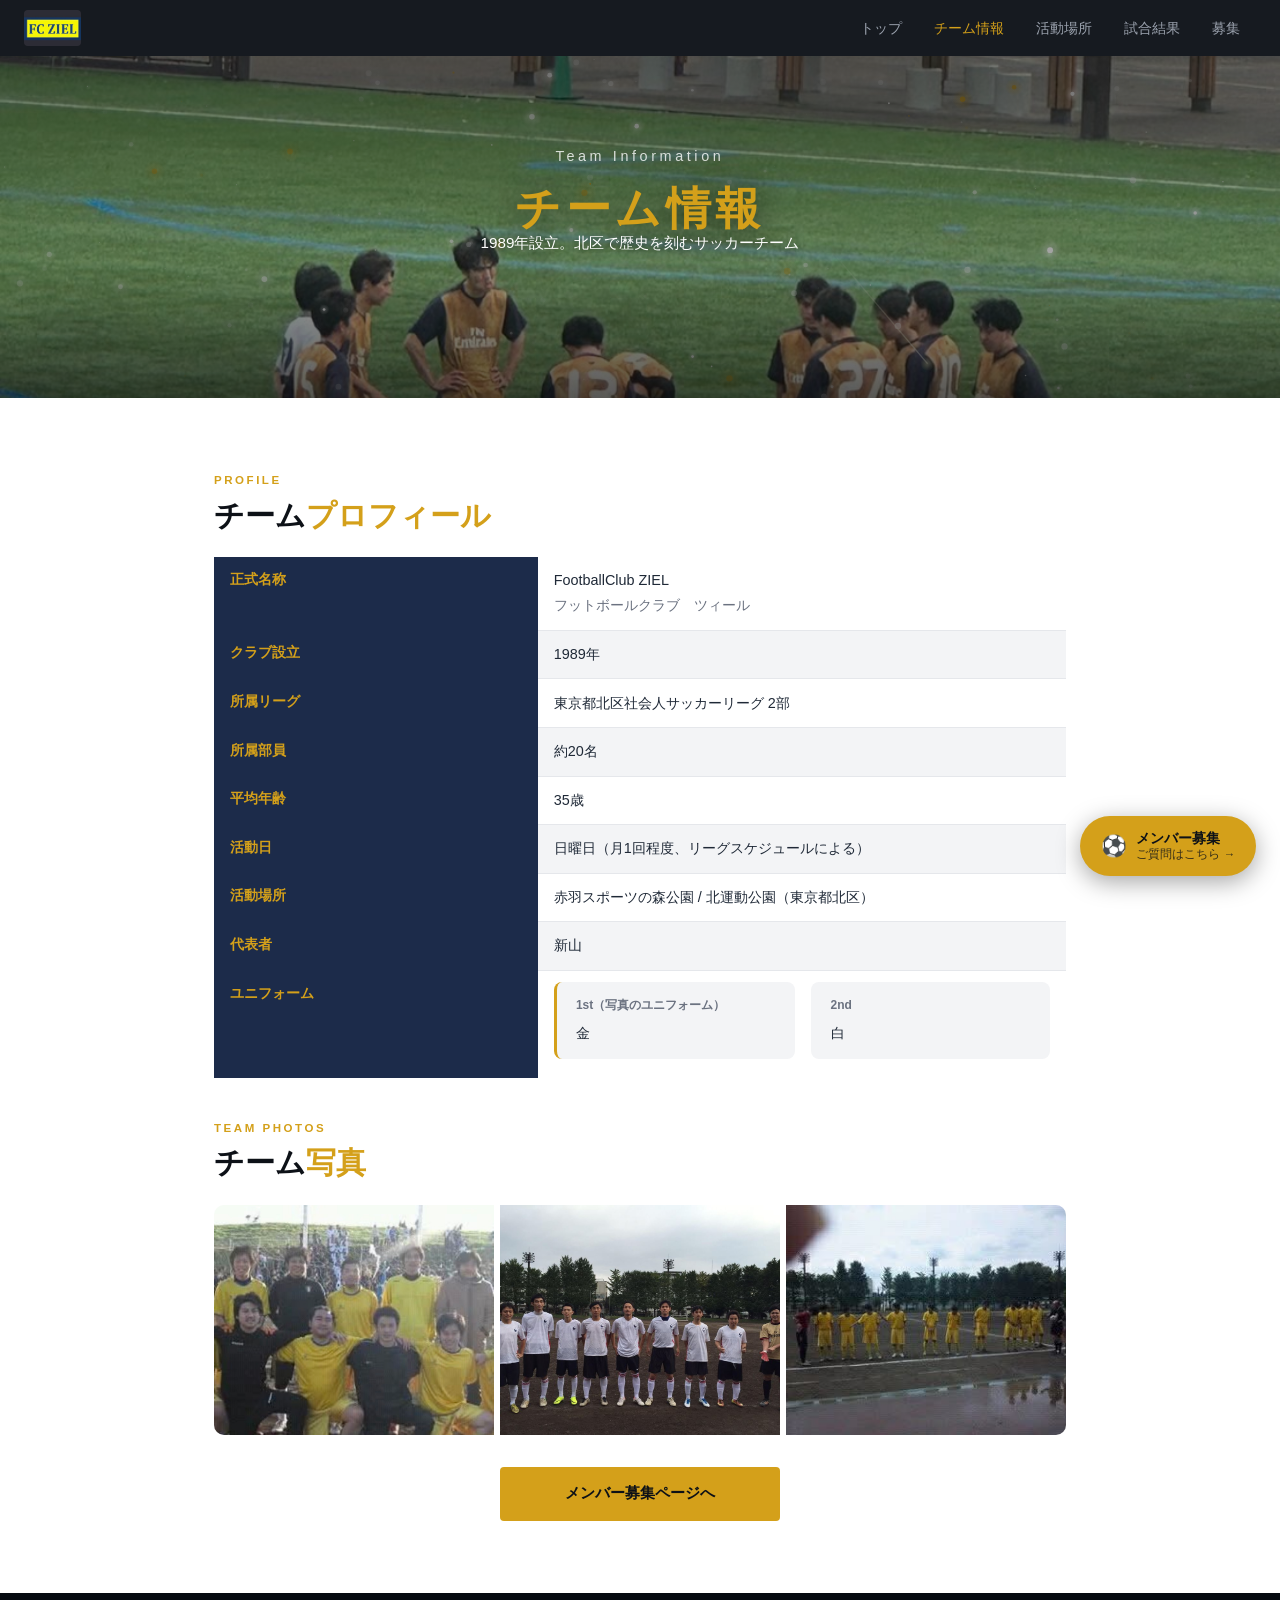
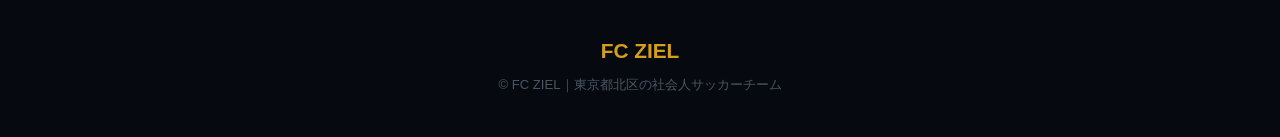
==== about.html @ c2b53391 "Add files via upload" ====
﻿<!DOCTYPE html>
<html lang="ja">
<head>
  <meta charset="UTF-8">
  <meta name="viewport" content="width=device-width, initial-scale=1.0">
  <title>チーム情報｜FC ZIEL（ツィール）東京都北区の社会人サッカーチーム</title>
  <meta name="description" content="FC ZIEL（ツィール）のチーム情報。1989年設立、東京都北区社会人リーグ参加。正式名称・ユニフォーム・チームルール・役割分担など詳細を掲載。">
  <link rel="icon" type="image/svg+xml" href="favicon.svg">
  <link rel="stylesheet" href="style.css">
  <style>
    .info-table { width:100%; border-collapse:collapse; margin-bottom:2rem; }
    .info-table th {
      background: var(--navy); color: var(--gold);
      padding: 0.7rem 1rem; text-align:left; font-size:0.85rem;
      width: 38%; vertical-align: top;
    }
    .info-table td {
      padding: 0.7rem 1rem; border-bottom:1px solid #E5E7EB;
      font-size:0.9rem; text-align:left; vertical-align:top;
    }
    .info-table tr:last-child td { border-bottom:none; }
    .info-table tr:nth-child(even) td { background: var(--gray); }

    .uniform-box {
      display:flex; gap:1rem; flex-wrap:wrap; margin-bottom:0.5rem;
    }
    .uniform-kit {
      background: var(--gray); border-radius:8px; padding:0.8rem 1.2rem;
      flex:1; min-width:160px;
    }
    .uniform-kit .kit-label {
      font-size:0.75rem; color:var(--muted); font-weight:700;
      display:block; margin-bottom:0.3rem;
    }

    .rule-list { list-style:none; }
    .rule-list li {
      padding:0.8rem 0 0.8rem 2rem; position:relative;
      border-bottom:1px solid #E5E7EB; font-size:0.9rem; color:var(--text);
    }
    .rule-list li:last-child { border-bottom:none; }
    .rule-list li::before {
      content:"■"; color:var(--gold); font-size:0.6rem;
      position:absolute; left:0; top:1rem;
    }

    .role-grid {
      display:grid; grid-template-columns: 1fr 1fr; gap:0.6rem;
      margin-bottom:1rem;
    }
    .role-item { background:var(--gray); border-radius:6px; padding:0.6rem 0.8rem; font-size:0.85rem; }
    .role-item em { display:block; font-style:normal; font-size:0.72rem; color:var(--muted); }

    @media (max-width:640px) {
      .info-table th { width:42%; }
      .role-grid { grid-template-columns:1fr; }
    }
  </style>
</head>
<body>

  <nav class="nav">
    <a href="index.html" class="nav-logo"><img src="images/IMG_0385.jpeg" alt="FC ZIEL"></a>
    <div class="nav-links">
      <a href="index.html">トップ</a>
      <a href="about.html" class="active">チーム情報</a>
      <a href="location.html">活動場所</a>
      <a href="results.html">試合結果</a>
      <a href="join.html">募集</a>
    </div>
  </nav>

  <!-- Hero -->
  <section class="hero hero-sm" style="background-image: url('images/IMG_0831.jpeg')">
    <canvas id="starfield"></canvas>
    <div class="hero-body">
      <p class="hero-ja">Team Information</p>
      <h1 class="hero-en">チーム情報</h1>
      <p class="hero-tagline">1989年設立。北区で歴史を刻むサッカーチーム</p>
    </div>
  </section>

  <!-- Basic Info -->
  <section>
    <div class="container">
      <span class="section-eyebrow">Profile</span>
      <h2 class="section-title">チーム<span>プロフィール</span></h2>

      <table class="info-table">
        <tr>
          <th>正式名称</th>
          <td>FootballClub ZIEL<br><span style="font-size:0.85rem;color:var(--muted)">フットボールクラブ　ツィール</span></td>
        </tr>
        <tr>
          <th>クラブ設立</th>
          <td>1989年</td>
        </tr>
        <tr>
          <th>所属リーグ</th>
          <td>東京都北区社会人サッカーリーグ 2部</td>
        </tr>
        <tr>
          <th>所属部員</th>
          <td>約20名</td>
        </tr>
        <tr>
          <th>平均年齢</th>
          <td>35歳</td>
        </tr>
        <tr>
          <th>活動日</th>
          <td>日曜日（月1回程度、リーグスケジュールによる）</td>
        </tr>
        <tr>
          <th>活動場所</th>
          <td>赤羽スポーツの森公園 / 北運動公園（東京都北区）</td>
        </tr>
        <tr>
          <th>代表者</th>
          <td>新山</td>
        </tr>
        <tr>
          <th>ユニフォーム</th>
          <td>
            <div class="uniform-box">
              <div class="uniform-kit" style="border-left:3px solid var(--gold)">
                <span class="kit-label">1st（写真のユニフォーム）</span>
                金
              </div>
              <div class="uniform-kit">
                <span class="kit-label">2nd</span>
                白
              </div>
            </div>
          </td>
        </tr>
      </table>


      <span class="section-eyebrow" style="margin-top:2.5rem;display:block">Team Photos</span>
      <h2 class="section-title">チーム<span>写真</span></h2>
      <div class="photo-strip" style="margin-bottom:2rem">
        <img src="images/IMG_0383.jpeg" alt="FC ZIEL集合（金ユニフォーム）">
        <img src="images/IMG_0384.jpeg" alt="FC ZIEL集合（白ユニフォーム・2nd）">
        <img src="images/IMG_0382.jpeg" alt="FC ZIEL試合前整列">
      </div>
      <a href="join.html" class="btn btn-gold btn-block">メンバー募集ページへ</a>
    </div>
  </section>

  <a href="join.html" class="float-cta">
    <span class="float-cta-icon">⚽</span>
    <div class="float-cta-inner">
      <span>メンバー募集</span>
      <small>ご質問はこちら →</small>
    </div>
  </a>
  <script src="stars.js"></script>
  <footer>
    <span class="footer-logo">FC ZIEL</span>
    <p>© FC ZIEL｜東京都北区の社会人サッカーチーム</p>
  </footer>

</body>
</html>
---- style.css ----
:root {
  --gold:    #D4A01A;
  --gold-lt: #F5C842;
  --dark:    #0D1117;
  --navy:    #1C2B4A;
  --gray:    #F3F4F6;
  --text:    #1F2937;
  --muted:   #6B7280;
  --white:   #FFFFFF;
}

*, *::before, *::after { box-sizing: border-box; margin: 0; padding: 0; }

html { scroll-behavior: smooth; }

body {
  font-family: "Hiragino Kaku Gothic ProN", "Meiryo", "Yu Gothic", sans-serif;
  color: var(--text);
  background: var(--white);
  line-height: 1.75;
}

/* ── Navigation ── */
.nav {
  position: sticky; top: 0; z-index: 200;
  background: rgba(13,17,23,0.96);
  backdrop-filter: blur(10px);
  display: flex; align-items: center; justify-content: space-between;
  padding: 0 1.5rem; height: 56px;
}
.nav-logo {
  color: var(--gold); font-size: 1.25rem; font-weight: 900;
  letter-spacing: 0.06em; text-decoration: none;
  display: flex; align-items: center;
}
.nav-logo img {
  height: 36px; width: auto; border-radius: 4px;
  display: block; object-fit: contain;
}
.nav-links { display: flex; }
.nav-links a {
  color: #9CA3AF; text-decoration: none;
  padding: 0 1rem; font-size: 0.88rem; line-height: 56px;
  transition: color 0.2s;
}
.nav-links a:hover,
.nav-links a.active { color: var(--gold); }

/* ── Hero (full) ── */
.hero {
  position: relative;
  background-size: cover; background-position: center;
  min-height: 100vh;
  display: flex; align-items: center; justify-content: center; text-align: center;
  padding: 3rem 1.5rem 4rem;
}
.hero::before {
  content: ""; position: absolute; inset: 0;
  background: linear-gradient(180deg, rgba(0,0,0,0.55) 0%, rgba(0,0,0,0.35) 60%, rgba(0,0,0,0.65) 100%);
}
.hero-body { position: relative; z-index: 1; }
.hero-en {
  font-size: 5.5rem; font-weight: 900; color: var(--gold);
  letter-spacing: 0.1em; line-height: 1;
  text-shadow: 0 4px 32px rgba(0,0,0,0.6);
}
.hero-ja {
  font-size: 0.9rem; color: rgba(255,255,255,0.8);
  letter-spacing: 0.25em; margin: 0.5rem 0 1rem;
}
.hero-tagline {
  font-size: 1.25rem; color: #fff;
  max-width: 480px; margin: 0 auto 1.8rem;
  text-shadow: 0 2px 8px rgba(0,0,0,0.5);
}
.hero-badge {
  display: inline-block; background: var(--gold); color: var(--dark);
  font-weight: 700; padding: 0.45rem 1.6rem;
  border-radius: 2rem; font-size: 0.9rem;
}
.hero-btns { margin-top: 1.5rem; display: flex; gap: 1rem; justify-content: center; flex-wrap: wrap; }

/* ── Hero (small — inner pages) ── */
.hero-sm {
  min-height: 38vh; padding-top: 2rem;
}
.hero-sm .hero-en { font-size: 2.8rem; }
.hero-sm .hero-tagline { font-size: 0.95rem; }

/* ── Stats bar ── */
.stats-bar {
  background: var(--dark); color: #fff;
  display: flex; flex-wrap: wrap; justify-content: center;
}
.stat { padding: 1.4rem 2.4rem; text-align: center; }
.stat-num { font-size: 1.6rem; font-weight: 900; color: var(--gold); display: block; line-height: 1.1; }
.stat-label { font-size: 0.75rem; opacity: 0.65; letter-spacing: 0.05em; margin-top: 0.1rem; display: block; }
.stat-label-gold { color: var(--gold); opacity: 1; }

/* ── Layout ── */
.container { max-width: 900px; margin: 0 auto; padding: 0 1.5rem; }
section { padding: 4.5rem 0; }

/* ── Section labels ── */
.section-eyebrow {
  font-size: 0.72rem; letter-spacing: 0.22em; text-transform: uppercase;
  color: var(--gold); font-weight: 700; display: block; margin-bottom: 0.4rem;
}
.section-title {
  font-size: 1.9rem; font-weight: 900; color: var(--dark);
  line-height: 1.2; margin-bottom: 1.5rem;
}
.section-title span { color: var(--gold); }

/* ── About split ── */
.about-grid { display: grid; grid-template-columns: 1fr 1fr; gap: 3rem; align-items: center; }
.about-img { border-radius: 12px; overflow: hidden; box-shadow: 0 20px 60px rgba(0,0,0,0.15); }
.about-img img { width: 100%; height: 340px; object-fit: cover; display: block; }
.about-text p { color: var(--muted); margin-bottom: 1rem; font-size: 0.95rem; }

.detail-grid { display: grid; grid-template-columns: 1fr 1fr; gap: 0.6rem; margin-top: 1.2rem; }
.detail-item {
  background: var(--gray); padding: 0.7rem 0.9rem; border-radius: 8px;
}
.detail-item em { font-style: normal; font-size: 0.7rem; color: var(--muted); display: block; }
.detail-item strong { font-size: 0.95rem; color: var(--dark); }

/* ── Photo strip ── */
.photo-strip { display: grid; grid-template-columns: repeat(3, 1fr); gap: 6px; }
.photo-strip img { width: 100%; height: 230px; object-fit: cover; display: block; }
.photo-strip img:first-child { border-radius: 10px 0 0 10px; }
.photo-strip img:last-child  { border-radius: 0 10px 10px 0; }

/* ── Photo grid (featured layout) ── */
.photo-grid {
  display: grid;
  grid-template-columns: 1.6fr 1fr 1fr;
  grid-template-rows: 210px 210px;
  gap: 6px;
}
.photo-grid img { width: 100%; height: 100%; object-fit: cover; display: block; }
.photo-grid .photo-featured { grid-row: 1 / 3; border-radius: 10px 0 0 10px; }
.photo-grid img:nth-child(2) { border-radius: 0 10px 0 0; }
.photo-grid img:nth-child(4) { border-radius: 0; }
.photo-grid img:nth-child(3) { border-radius: 0 0 0 0; }
.photo-grid img:last-child   { border-radius: 0 0 10px 0; }

@media (max-width:640px) {
  .photo-grid { grid-template-columns: 1fr 1fr; grid-template-rows: 150px 150px 150px; }
  .photo-grid .photo-featured { grid-row: auto; border-radius: 10px 0 0 0; }
  .photo-grid img:nth-child(2) { border-radius: 0 10px 0 0; }
  .photo-grid img:nth-child(3) { border-radius: 0; }
  .photo-grid img:nth-child(4) { border-radius: 0 0 0 10px; }
  .photo-grid img:last-child   { border-radius: 0 0 10px 0; }
}

/* ── Dark section ── */
.section-dark { background: var(--dark); }
.section-dark .section-eyebrow { color: var(--gold-lt); }
.section-dark .section-title  { color: #fff; }
.section-dark p { color: #9CA3AF; }

/* ── Cards ── */
.cards { display: grid; grid-template-columns: repeat(auto-fit, minmax(230px, 1fr)); gap: 1rem; }
.card {
  background: var(--gray); border-radius: 10px; padding: 1.4rem 1.5rem;
  border-top: 3px solid var(--gold);
}
.card h3 { font-size: 1rem; color: var(--dark); margin-bottom: 0.5rem; }
.card p  { font-size: 0.9rem; color: var(--muted); }

.card-dark { background: #1a2232; border-color: var(--gold); }
.card-dark h3 { color: var(--gold); }
.card-dark p  { color: #9CA3AF; }

/* ── Buttons ── */
.btn {
  display: inline-block; font-weight: 700; text-decoration: none;
  padding: 0.85rem 2.4rem; border-radius: 4px; font-size: 0.95rem;
  transition: all 0.2s; cursor: pointer;
}
.btn-gold { background: var(--gold); color: var(--dark); }
.btn-gold:hover { background: var(--gold-lt); transform: translateY(-1px); }
.btn-outline { border: 2px solid var(--gold); color: var(--gold); background: transparent; }
.btn-outline:hover { background: var(--gold); color: var(--dark); }
.btn-block { display: block; text-align: center; max-width: 280px; margin: 1.5rem auto 0; }

/* ── Checklist ── */
.checklist { list-style: none; }
.checklist li {
  padding: 0.65rem 0 0.65rem 2rem; position: relative;
  font-size: 0.95rem; border-bottom: 1px solid #E5E7EB; color: var(--text);
}
.checklist li:last-child { border-bottom: none; }
.checklist li::before { content: "✔"; color: var(--gold); font-weight: 900; position: absolute; left: 0; }

/* ── Match record table (試合記録) ── */
.match-table { width: 100%; border-collapse: collapse; margin-bottom: 1.5rem; }
.match-table th {
  background: var(--dark); color: var(--gold);
  padding: 0.7rem 0.8rem; font-size: 0.8rem; text-align: center;
}
.match-table td {
  padding: 0.7rem 0.8rem; border-bottom: 1px solid #E5E7EB;
  text-align: center; font-size: 0.88rem;
}
.match-table td:nth-child(2) { text-align: left; font-weight: 600; }
.match-table td:nth-child(3) { text-align: left; color: var(--muted); font-size: 0.82rem; }
.match-table tr:nth-child(even) td { background: var(--gray); }
.match-table .result-win  td { border-left: 4px solid #2E7D32; }
.match-table .result-loss td { border-left: 4px solid #C62828; }
.match-table .result-draw td { border-left: 4px solid #E65100; }
.match-table .result-upcoming td { border-left: 4px solid var(--gold); color: var(--muted); }
.match-score { font-weight: 700; font-size: 1rem; letter-spacing: 0.05em; }
.match-score.win  { color: #1B5E20; }
.match-score.loss { color: #C62828; }
.match-score.draw { color: #E65100; }
.match-badge {
  display: inline-block; font-size: 0.68rem; font-weight: 700;
  padding: 0.15rem 0.55rem; border-radius: 2rem;
}
.badge-win      { background: #E8F5E9; color: #1B5E20; }
.badge-loss     { background: #FFEBEE; color: #C62828; }
.badge-draw     { background: #FFF3E0; color: #E65100; }
.badge-upcoming { background: #FFF9C4; color: #7c5c00; }
.badge-up   { background: #E8F5E9; color: #1B5E20; }
.badge-down { background: #FFEBEE; color: #C62828; }

.season-block { margin-bottom: 3rem; }
.season-header {
  display: flex; align-items: center; gap: 1rem;
  margin-bottom: 1.2rem; padding-bottom: 0.5rem;
  border-bottom: 2px solid var(--gold);
}
.season-year {
  font-size: 1.4rem; font-weight: 900; color: var(--dark);
}
.season-league { font-size: 0.82rem; color: var(--muted); }
.season-stats {
  display: flex; gap: 1rem; margin-left: auto; flex-wrap: wrap;
}
.season-stat { text-align: center; }
.season-stat .s-num { font-size: 1.1rem; font-weight: 700; color: var(--gold); display: block; }
.season-stat .s-lbl { font-size: 0.68rem; color: var(--muted); }

@media (max-width: 640px) {
  .match-table td:nth-child(3) { display: none; }
  .season-stats { display: none; }
}

/* ── Results table ── */
.result-table { width: 100%; border-collapse: collapse; border-radius: 10px; overflow: hidden; }
.result-table th {
  background: var(--dark); color: var(--gold);
  padding: 0.85rem 0.8rem; font-size: 0.82rem; text-align: center;
}
.result-table td {
  padding: 0.85rem 0.8rem; text-align: center;
  border-bottom: 1px solid #E5E7EB; font-size: 0.9rem;
}
.result-table td:first-child { text-align: left; font-weight: 700; }
.result-table tr:nth-child(even) td { background: var(--gray); }
.result-table .top-row td { background: #FFF3CD !important; font-weight: 600; }

/* ── Map ── */
.map-wrap { margin-bottom: 2.5rem; }
.map-place-name {
  font-size: 1.1rem; font-weight: 700; color: var(--dark);
  margin-bottom: 0.2rem; display: flex; align-items: center; gap: 0.5rem;
}
.map-addr { font-size: 0.85rem; color: var(--muted); margin-bottom: 0.6rem; }
.map-wrap iframe { width: 100%; height: 300px; border: 0; border-radius: 10px; display: block; }
.map-link { display: inline-block; margin-top: 0.5rem; font-size: 0.85rem; color: var(--gold); text-decoration: none; }
.map-link:hover { text-decoration: underline; }

/* ── Note ── */
.note {
  background: #FFF9C4; border-left: 4px solid #D4A01A;
  padding: 0.8rem 1rem; font-size: 0.87rem; border-radius: 0 6px 6px 0;
  margin-top: 1.2rem; color: #5c4700;
}

/* ── CTA banner ── */
.cta-banner {
  background: linear-gradient(135deg, var(--dark) 0%, #1a2a4a 100%);
  text-align: center; padding: 4rem 1.5rem;
}
.cta-banner .section-eyebrow { color: var(--gold-lt); }
.cta-banner .section-title   { color: #fff; }
.cta-banner p { color: #9CA3AF; margin-bottom: 1.8rem; }

/* ── Footer ── */
footer {
  background: #060a10; color: #4B5563;
  text-align: center; padding: 2.5rem 1.5rem; font-size: 0.82rem;
}
.footer-logo { color: var(--gold); font-size: 1.3rem; font-weight: 900; display: block; margin-bottom: 0.3rem; }

/* ── Divider ── */
.gold-line { height: 3px; background: linear-gradient(90deg, transparent, var(--gold), transparent); }

/* ── Recruit Popup ── */
.popup-overlay {
  position: fixed; inset: 0; z-index: 20000;
  background: rgba(0,0,0,0.78);
  backdrop-filter: blur(6px);
  display: flex; align-items: center; justify-content: center;
  opacity: 0; visibility: hidden;
  transition: opacity 0.45s, visibility 0.45s;
}
.popup-overlay.active { opacity: 1; visibility: visible; }

.popup-modal {
  background: linear-gradient(160deg, #111827 0%, #0d1117 100%);
  border: 2px solid var(--gold);
  border-radius: 16px;
  padding: 1rem 1.3rem 0.9rem;
  max-width: 400px; width: 92%;
  text-align: center; position: relative;
  transform: scale(0.75) translateY(40px);
  transition: transform 0.5s cubic-bezier(0.175,0.885,0.32,1.275);
}
.popup-overlay.active .popup-modal {
  transform: scale(1) translateY(0);
  animation: popupGlow 2.8s 0.6s infinite;
}
@keyframes popupGlow {
  0%,100% { box-shadow: 0 0 40px rgba(212,160,26,0.25), 0 24px 60px rgba(0,0,0,0.6); }
  50%      { box-shadow: 0 0 90px rgba(212,160,26,0.55), 0 24px 60px rgba(0,0,0,0.6); }
}

.popup-close {
  position: absolute; top: 0.75rem; right: 0.75rem;
  background: var(--gold); color: var(--dark);
  border: none; cursor: pointer; font-weight: 900;
  width: 30px; height: 30px; border-radius: 50%;
  font-size: 1rem; line-height: 1;
  display: flex; align-items: center; justify-content: center;
  transition: background 0.2s, transform 0.2s;
  flex-shrink: 0;
}
.popup-close:hover { background: var(--gold-lt); transform: scale(1.15); }

.popup-ball {
  font-size: 1.4rem; display: inline; margin-right: 0.3rem;
  animation: popBounce 1.2s ease-in-out infinite;
  vertical-align: middle;
}
@keyframes popBounce {
  0%,100% { transform: translateY(0) scale(1); }
  50%      { transform: translateY(-8px) scale(1.08); }
}

.popup-title {
  font-size: 1.5rem; font-weight: 900; color: var(--gold);
  letter-spacing: 0.04em; margin-bottom: 0.1rem; display: inline;
  text-shadow: 0 0 20px rgba(212,160,26,0.5);
}
.popup-title-line { margin-bottom: 0.2rem; }
.popup-sub {
  font-size: 0.72rem; color: var(--gold-lt); letter-spacing: 0.1em;
  margin-bottom: 0.4rem; opacity: 0.75;
}
.popup-divider {
  height: 1px; background: linear-gradient(90deg,transparent,var(--gold),transparent);
  margin: 0.4rem 0;
}
.popup-text { color: #9CA3AF; font-size: 0.82rem; line-height: 1.5; margin-bottom: 0.7rem; }
.popup-text strong { color: #fff; }

.popup-btn {
  display: block; width: 100%; max-width: 240px;
  margin: 0 auto 0.5rem; padding: 0.6rem;
  background: var(--gold); color: var(--dark);
  font-weight: 700; border-radius: 6px;
  text-decoration: none; font-size: 0.88rem;
  transition: background 0.2s, transform 0.15s;
}
.popup-btn:hover { background: var(--gold-lt); transform: translateY(-2px); }

.popup-later {
  color: #4B5563; font-size: 0.72rem;
  cursor: pointer; text-decoration: underline;
  background: none; border: none; font-family: inherit;
  transition: color 0.2s;
}
.popup-later:hover { color: #9CA3AF; }

/* ── Popup お知らせセクション ── */
.popup-section { text-align: left; margin-bottom: 0.5rem; }
.popup-section-label {
  font-size: 0.68rem; font-weight: 700; color: var(--gold-lt);
  letter-spacing: 0.15em; text-transform: uppercase;
  display: block; margin-bottom: 0.3rem;
}
.popup-news { display: flex; flex-direction: column; gap: 0.25rem; }
.popup-news-item {
  background: rgba(255,255,255,0.05);
  border-radius: 6px; padding: 0.35rem 0.65rem;
  font-size: 0.78rem; color: #CBD5E0;
  display: flex; align-items: center; gap: 0.4rem; flex-wrap: wrap;
  line-height: 1.35;
}
.popup-news-tag {
  font-size: 0.62rem; font-weight: 700;
  padding: 0.1rem 0.45rem; border-radius: 2rem;
  white-space: nowrap; flex-shrink: 0;
}
.popup-news-item .loss { color: #FCA5A5; font-weight: 700; }
.popup-recruit-label {
  font-size: 0.68rem; font-weight: 700; color: var(--gold-lt);
  letter-spacing: 0.15em; text-transform: uppercase;
  display: block; margin-bottom: 0.2rem;
}

@media (max-width: 375px) {
  .popup-title { font-size: 1.4rem; }
  .popup-modal { padding: 1.2rem 1.2rem 1rem; }
}

/* ── Google Form embed ── */
.gform-wrap {
  border-radius: 12px; overflow: hidden;
  box-shadow: 0 4px 24px rgba(0,0,0,0.08);
  background: #fff; margin-top: 1rem;
}
.gform-wrap iframe {
  width: 100%; min-height: 620px;
  border: none; display: block;
}

/* ── News list ── */
.news-list { display: flex; flex-direction: column; gap: 0.6rem; margin-bottom: 1rem; }

.news-item {
  display: flex; align-items: baseline; gap: 0.8rem; flex-wrap: wrap;
  padding: 0.85rem 1.1rem; border-radius: 8px;
  border-left: 4px solid transparent; background: var(--gray);
  font-size: 0.9rem; line-height: 1.5;
}
.news-item.news-result   { border-color: #2E7D32; }
.news-item.news-upcoming { border-color: var(--gold); }
.news-item.news-info     { border-color: #1C2B4A; }

.news-tag {
  font-size: 0.7rem; font-weight: 700; padding: 0.15rem 0.6rem;
  border-radius: 2rem; white-space: nowrap; flex-shrink: 0;
}
.tag-result   { background: #E8F5E9; color: #1B5E20; }
.tag-upcoming { background: #FFF9C4; color: #7c5c00; }
.tag-info     { background: #E8EAF6; color: #1C2B4A; }

.news-date {
  font-size: 0.82rem; color: var(--muted);
  white-space: nowrap; flex-shrink: 0; font-variant-numeric: tabular-nums;
}
.news-body { color: var(--text); flex: 1; }
.news-body strong { color: var(--dark); }
.news-score {
  font-weight: 700; font-size: 0.95rem; color: var(--dark);
  white-space: nowrap;
}
.news-score.win  { color: #1B5E20; }
.news-score.loss { color: #B71C1C; }
.news-score.draw { color: #E65100; }

@media (max-width: 480px) {
  .news-item { gap: 0.5rem; padding: 0.75rem 0.9rem; }
  .news-date { font-size: 0.75rem; }
  .news-body { font-size: 0.85rem; }
}

/* ── Starfield canvas ── */
#starfield {
  position: absolute; inset: 0;
  width: 100%; height: 100%;
  z-index: 1; pointer-events: none;
}
.hero::before { z-index: 2; }
.hero-body    { z-index: 3; }

/* ── Floating CTA ── */
.float-cta {
  position: fixed; bottom: 1.5rem; right: 1.5rem; z-index: 9999;
  background: var(--gold); color: var(--dark);
  padding: 0.85rem 1.3rem; border-radius: 50px;
  font-weight: 700; text-decoration: none;
  display: flex; align-items: center; gap: 0.6rem;
  box-shadow: 0 6px 24px rgba(0,0,0,0.35);
  transform: translateX(150%);
  animation: ctaSlideIn 0.6s 1.5s cubic-bezier(0.175,0.885,0.32,1.275) forwards;
  transition: box-shadow 0.2s, transform 0.2s;
}
.float-cta:hover {
  box-shadow: 0 10px 36px rgba(212,160,26,0.6);
  transform: translateY(-3px);
}
.float-cta-icon { font-size: 1.3rem; line-height: 1; }
.float-cta-inner { display: flex; flex-direction: column; line-height: 1.3; }
.float-cta-inner span { font-size: 0.85rem; }
.float-cta-inner small { font-size: 0.72rem; opacity: 0.8; font-weight: 400; }
@keyframes ctaSlideIn {
  to { transform: translateX(0); }
}
@media (max-width: 640px) {
  .float-cta { bottom: 1rem; right: 1rem; padding: 0.7rem 1rem; }
  .float-cta-inner small { display: none; }
}

/* ── Responsive ── */
@media (max-width: 640px) {
  /* Nav */
  .nav { padding: 0 0.8rem; }
  .nav-logo { font-size: 1rem; }
  .nav-links { overflow-x: auto; flex-wrap: nowrap; -webkit-overflow-scrolling: touch; }
  .nav-links a { white-space: nowrap; padding: 0 0.55rem; font-size: 0.78rem; }

  /* Hero */
  .hero-en      { font-size: 2.8rem; letter-spacing: 0.06em; }
  .hero-tagline { font-size: 0.92rem; padding: 0 0.5rem; }
  .hero-ja      { font-size: 0.78rem; letter-spacing: 0.12em; overflow: hidden; text-overflow: ellipsis; white-space: nowrap; max-width: 100%; }
  .hero-btns    { flex-direction: column; align-items: center; gap: 0.7rem; }
  .hero-btns .btn { width: 100%; max-width: 220px; text-align: center; }
  .hero-sm .hero-en { font-size: 2rem; }

  /* Stats bar: 2列×2行 */
  .stats-bar { display: grid; grid-template-columns: 1fr 1fr; }
  .stat { padding: 1rem 0.6rem; }
  .stat-num { font-size: 1.1rem; }
  .stat-label { font-size: 0.68rem; }

  /* Layout */
  .about-grid { grid-template-columns: 1fr; }
  .about-img img { height: 240px; }
  .photo-strip { grid-template-columns: 1fr 1fr; }
  .photo-strip img:nth-child(3) { display: none; }
  .photo-strip img { height: 160px; }
  .photo-strip img:first-child { border-radius: 10px 0 0 10px; }
  .photo-strip img:nth-child(2) { border-radius: 0 10px 10px 0; }
  .detail-grid { grid-template-columns: 1fr 1fr; }
}

/* iPhone SE / 小型スマホ（375px以下） */
@media (max-width: 375px) {
  .nav-logo { font-size: 0.9rem; }
  .nav-links a { padding: 0 0.4rem; font-size: 0.72rem; }

  .hero { padding: 2rem 1rem 3rem; }
  .hero-en { font-size: 2.2rem; letter-spacing: 0.04em; }
  .hero-ja { font-size: 0.68rem; letter-spacing: 0.08em; }
  .hero-tagline { font-size: 0.82rem; }
  .hero-badge { font-size: 0.78rem; padding: 0.35rem 1rem; }
  .hero-sm .hero-en { font-size: 1.7rem; }

  .stat-num { font-size: 0.95rem; }
  .stat-label { font-size: 0.62rem; }

  .section-title { font-size: 1.4rem; }
  .detail-grid { grid-template-columns: 1fr; }
  .info-grid { grid-template-columns: 1fr 1fr; }

  .btn { padding: 0.7rem 1.4rem; font-size: 0.85rem; }
}
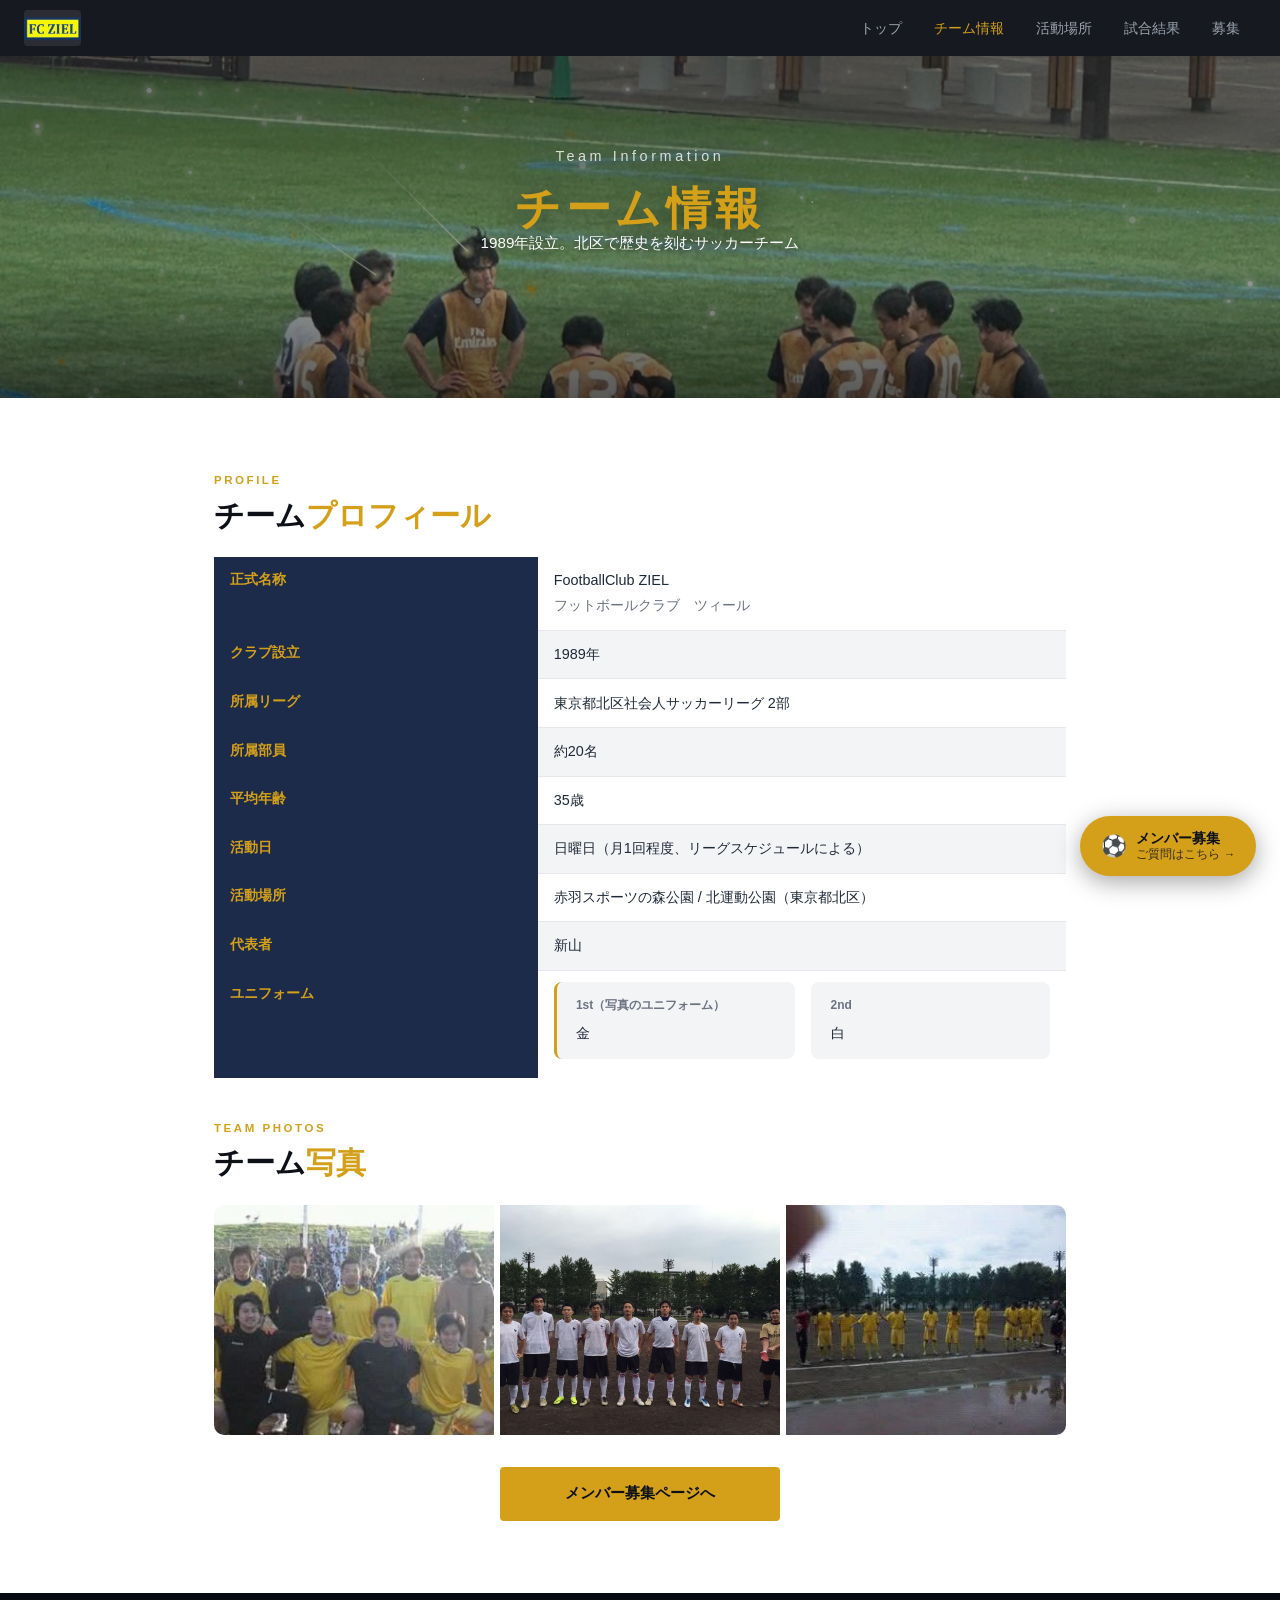
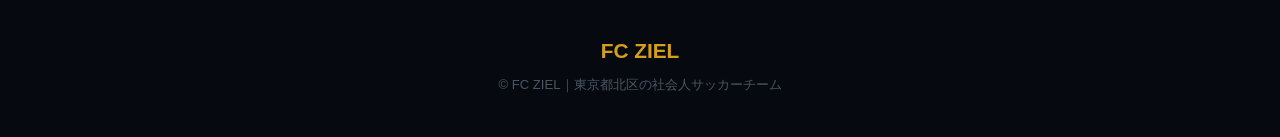
==== commit 8ca610c6: "Add files via upload" ====
--- a/about.html
+++ b/about.html
@@ -56,7 +56,14 @@
       .role-grid { grid-template-columns:1fr; }
     }
   </style>
-</head>
+  <!-- Google Analytics -->
+  <script async src="https://www.googletagmanager.com/gtag/js?id=G-9GGPW8HF98"></script>
+  <script>
+    window.dataLayer = window.dataLayer || [];
+    function gtag(){dataLayer.push(arguments);}
+    gtag('js', new Date());
+    gtag('config', 'G-9GGPW8HF98');
+  </script></head>
 <body>
 
   <nav class="nav">
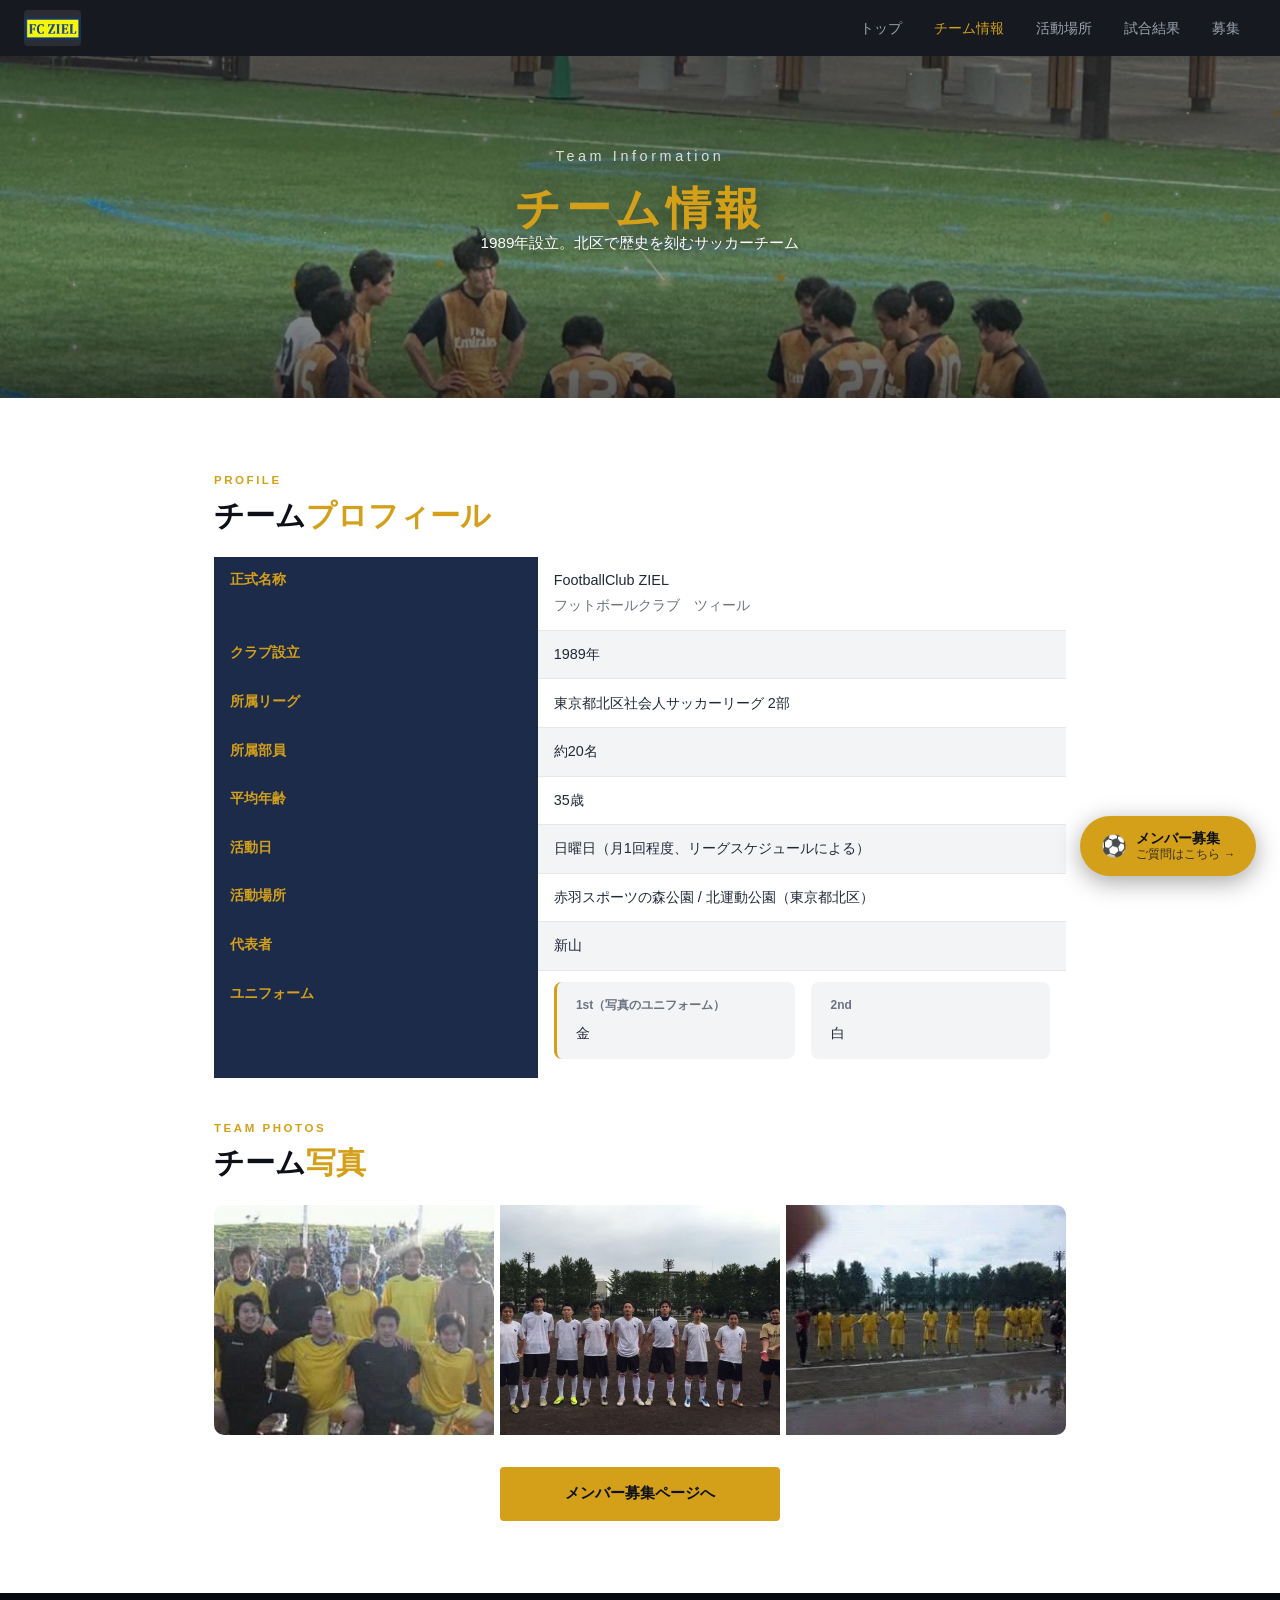
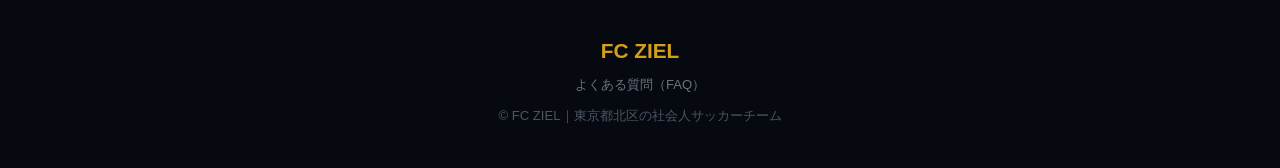
==== commit c8f0c0bd: "Add files via upload" ====
--- a/about.html
+++ b/about.html
@@ -165,6 +165,7 @@
   <script src="stars.js"></script>
   <footer>
     <span class="footer-logo">FC ZIEL</span>
+    <p style="margin-bottom:0.5rem"><a href="faq.html" style="color:#6B7280;text-decoration:none;font-size:0.82rem">よくある質問（FAQ）</a></p>
     <p>© FC ZIEL｜東京都北区の社会人サッカーチーム</p>
   </footer>
 
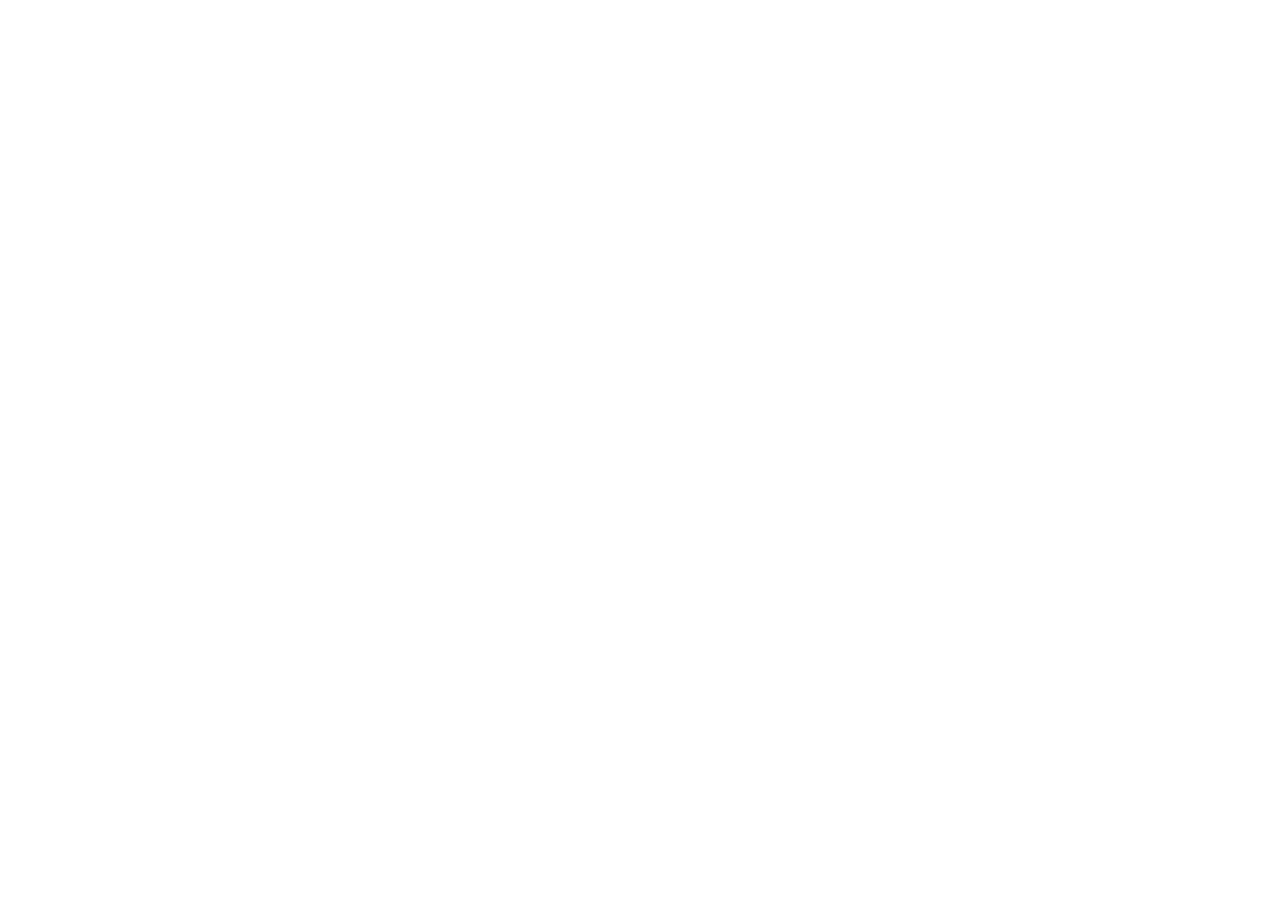
==== commit eaa62089: "a as" ====
--- a/about.html
+++ b/about.html
@@ -1,173 +1,12 @@
-﻿<!DOCTYPE html>
+<!DOCTYPE html>
 <html lang="ja">
 <head>
-  <meta charset="UTF-8">
-  <meta name="viewport" content="width=device-width, initial-scale=1.0">
-  <title>チーム情報｜FC ZIEL（ツィール）東京都北区の社会人サッカーチーム</title>
-  <meta name="description" content="FC ZIEL（ツィール）のチーム情報。1989年設立、東京都北区社会人リーグ参加。正式名称・ユニフォーム・チームルール・役割分担など詳細を掲載。">
-  <link rel="icon" type="image/svg+xml" href="favicon.svg">
-  <link rel="stylesheet" href="style.css">
-  <style>
-    .info-table { width:100%; border-collapse:collapse; margin-bottom:2rem; }
-    .info-table th {
-      background: var(--navy); color: var(--gold);
-      padding: 0.7rem 1rem; text-align:left; font-size:0.85rem;
-      width: 38%; vertical-align: top;
-    }
-    .info-table td {
-      padding: 0.7rem 1rem; border-bottom:1px solid #E5E7EB;
-      font-size:0.9rem; text-align:left; vertical-align:top;
-    }
-    .info-table tr:last-child td { border-bottom:none; }
-    .info-table tr:nth-child(even) td { background: var(--gray); }
-
-    .uniform-box {
-      display:flex; gap:1rem; flex-wrap:wrap; margin-bottom:0.5rem;
-    }
-    .uniform-kit {
-      background: var(--gray); border-radius:8px; padding:0.8rem 1.2rem;
-      flex:1; min-width:160px;
-    }
-    .uniform-kit .kit-label {
-      font-size:0.75rem; color:var(--muted); font-weight:700;
-      display:block; margin-bottom:0.3rem;
-    }
-
-    .rule-list { list-style:none; }
-    .rule-list li {
-      padding:0.8rem 0 0.8rem 2rem; position:relative;
-      border-bottom:1px solid #E5E7EB; font-size:0.9rem; color:var(--text);
-    }
-    .rule-list li:last-child { border-bottom:none; }
-    .rule-list li::before {
-      content:"■"; color:var(--gold); font-size:0.6rem;
-      position:absolute; left:0; top:1rem;
-    }
-
-    .role-grid {
-      display:grid; grid-template-columns: 1fr 1fr; gap:0.6rem;
-      margin-bottom:1rem;
-    }
-    .role-item { background:var(--gray); border-radius:6px; padding:0.6rem 0.8rem; font-size:0.85rem; }
-    .role-item em { display:block; font-style:normal; font-size:0.72rem; color:var(--muted); }
-
-    @media (max-width:640px) {
-      .info-table th { width:42%; }
-      .role-grid { grid-template-columns:1fr; }
-    }
-  </style>
-  <!-- Google Analytics -->
-  <script async src="https://www.googletagmanager.com/gtag/js?id=G-9GGPW8HF98"></script>
-  <script>
-    window.dataLayer = window.dataLayer || [];
-    function gtag(){dataLayer.push(arguments);}
-    gtag('js', new Date());
-    gtag('config', 'G-9GGPW8HF98');
-  </script></head>
+  <meta charset="utf-8">
+  <link rel="canonical" href="https://fcziel.github.io/about.html">
+  <meta http-equiv="refresh" content="0; url=https://fcziel.github.io/about.html">
+  <script>window.location.replace("https://fcziel.github.io/about.html")</script>
+</head>
 <body>
-
-  <nav class="nav">
-    <a href="index.html" class="nav-logo"><img src="images/IMG_0385.jpeg" alt="FC ZIEL"></a>
-    <div class="nav-links">
-      <a href="index.html">トップ</a>
-      <a href="about.html" class="active">チーム情報</a>
-      <a href="location.html">活動場所</a>
-      <a href="results.html">試合結果</a>
-      <a href="join.html">募集</a>
-    </div>
-  </nav>
-
-  <!-- Hero -->
-  <section class="hero hero-sm" style="background-image: url('images/IMG_0831.jpeg')">
-    <canvas id="starfield"></canvas>
-    <div class="hero-body">
-      <p class="hero-ja">Team Information</p>
-      <h1 class="hero-en">チーム情報</h1>
-      <p class="hero-tagline">1989年設立。北区で歴史を刻むサッカーチーム</p>
-    </div>
-  </section>
-
-  <!-- Basic Info -->
-  <section>
-    <div class="container">
-      <span class="section-eyebrow">Profile</span>
-      <h2 class="section-title">チーム<span>プロフィール</span></h2>
-
-      <table class="info-table">
-        <tr>
-          <th>正式名称</th>
-          <td>FootballClub ZIEL<br><span style="font-size:0.85rem;color:var(--muted)">フットボールクラブ　ツィール</span></td>
-        </tr>
-        <tr>
-          <th>クラブ設立</th>
-          <td>1989年</td>
-        </tr>
-        <tr>
-          <th>所属リーグ</th>
-          <td>東京都北区社会人サッカーリーグ 2部</td>
-        </tr>
-        <tr>
-          <th>所属部員</th>
-          <td>約20名</td>
-        </tr>
-        <tr>
-          <th>平均年齢</th>
-          <td>35歳</td>
-        </tr>
-        <tr>
-          <th>活動日</th>
-          <td>日曜日（月1回程度、リーグスケジュールによる）</td>
-        </tr>
-        <tr>
-          <th>活動場所</th>
-          <td>赤羽スポーツの森公園 / 北運動公園（東京都北区）</td>
-        </tr>
-        <tr>
-          <th>代表者</th>
-          <td>新山</td>
-        </tr>
-        <tr>
-          <th>ユニフォーム</th>
-          <td>
-            <div class="uniform-box">
-              <div class="uniform-kit" style="border-left:3px solid var(--gold)">
-                <span class="kit-label">1st（写真のユニフォーム）</span>
-                金
-              </div>
-              <div class="uniform-kit">
-                <span class="kit-label">2nd</span>
-                白
-              </div>
-            </div>
-          </td>
-        </tr>
-      </table>
-
-
-      <span class="section-eyebrow" style="margin-top:2.5rem;display:block">Team Photos</span>
-      <h2 class="section-title">チーム<span>写真</span></h2>
-      <div class="photo-strip" style="margin-bottom:2rem">
-        <img src="images/IMG_0383.jpeg" alt="FC ZIEL集合（金ユニフォーム）">
-        <img src="images/IMG_0384.jpeg" alt="FC ZIEL集合（白ユニフォーム・2nd）">
-        <img src="images/IMG_0382.jpeg" alt="FC ZIEL試合前整列">
-      </div>
-      <a href="join.html" class="btn btn-gold btn-block">メンバー募集ページへ</a>
-    </div>
-  </section>
-
-  <a href="join.html" class="float-cta">
-    <span class="float-cta-icon">⚽</span>
-    <div class="float-cta-inner">
-      <span>メンバー募集</span>
-      <small>ご質問はこちら →</small>
-    </div>
-  </a>
-  <script src="stars.js"></script>
-  <footer>
-    <span class="footer-logo">FC ZIEL</span>
-    <p style="margin-bottom:0.5rem"><a href="faq.html" style="color:#6B7280;text-decoration:none;font-size:0.82rem">よくある質問（FAQ）</a></p>
-    <p>© FC ZIEL｜東京都北区の社会人サッカーチーム</p>
-  </footer>
-
+  <a href="https://fcziel.github.io/about.html">移動する</a>
 </body>
 </html>
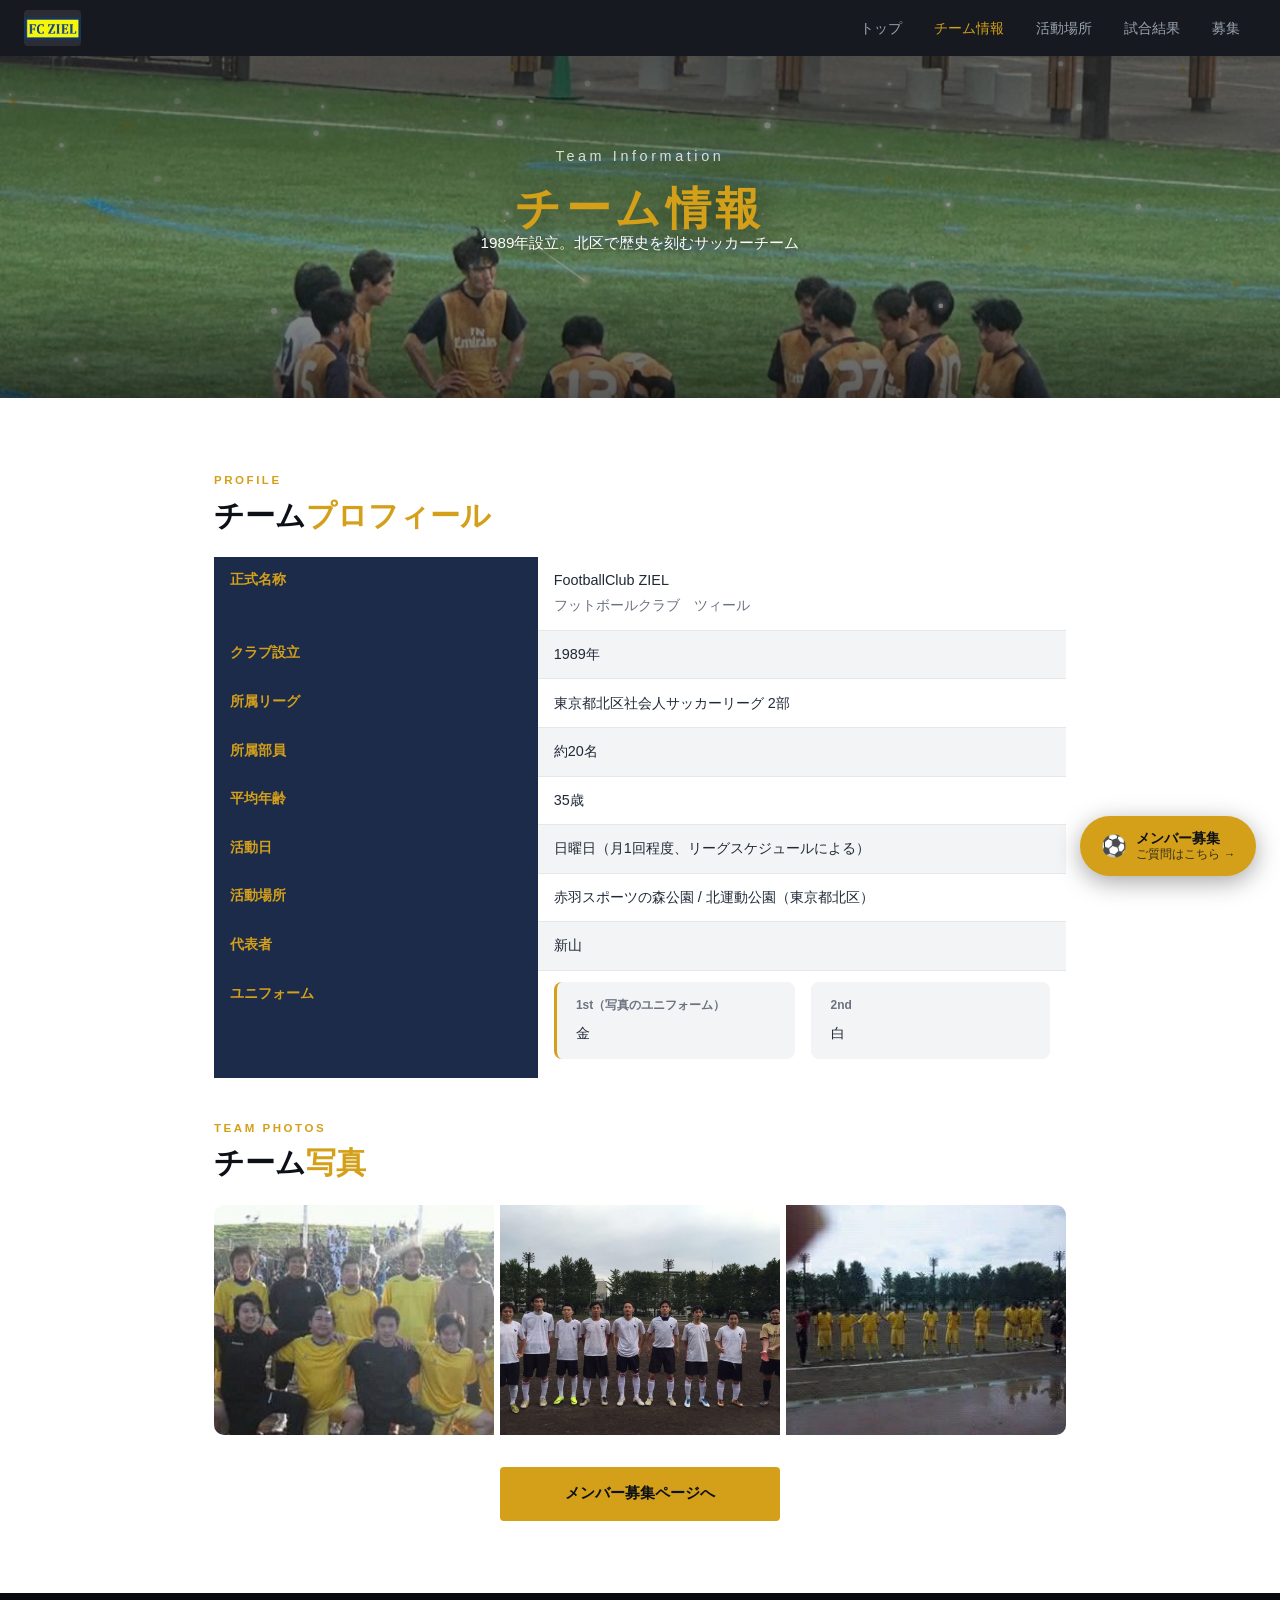
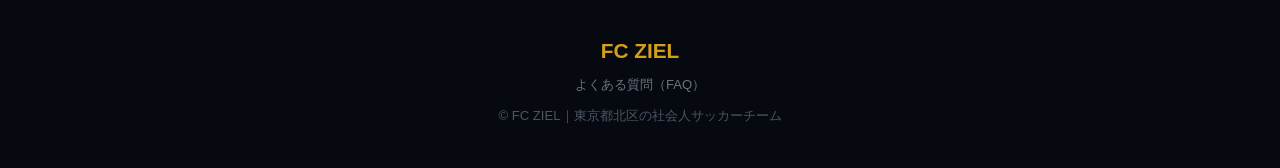
==== commit 8250f251: "a" ====
--- a/about.html
+++ b/about.html
@@ -1,12 +1,173 @@
 <!DOCTYPE html>
 <html lang="ja">
 <head>
-  <meta charset="utf-8">
-  <link rel="canonical" href="https://fcziel.github.io/about.html">
-  <meta http-equiv="refresh" content="0; url=https://fcziel.github.io/about.html">
-  <script>window.location.replace("https://fcziel.github.io/about.html")</script>
-</head>
+  <meta charset="UTF-8">
+  <meta name="viewport" content="width=device-width, initial-scale=1.0">
+  <title>チーム情報｜FC ZIEL（ツィール）東京都北区の社会人サッカーチーム</title>
+  <meta name="description" content="FC ZIEL（ツィール）のチーム情報。1989年設立、東京都北区社会人リーグ参加。正式名称・ユニフォーム・チームルール・役割分担など詳細を掲載。">
+  <link rel="icon" type="image/svg+xml" href="favicon.svg">
+  <link rel="stylesheet" href="style.css">
+  <style>
+    .info-table { width:100%; border-collapse:collapse; margin-bottom:2rem; }
+    .info-table th {
+      background: var(--navy); color: var(--gold);
+      padding: 0.7rem 1rem; text-align:left; font-size:0.85rem;
+      width: 38%; vertical-align: top;
+    }
+    .info-table td {
+      padding: 0.7rem 1rem; border-bottom:1px solid #E5E7EB;
+      font-size:0.9rem; text-align:left; vertical-align:top;
+    }
+    .info-table tr:last-child td { border-bottom:none; }
+    .info-table tr:nth-child(even) td { background: var(--gray); }
+
+    .uniform-box {
+      display:flex; gap:1rem; flex-wrap:wrap; margin-bottom:0.5rem;
+    }
+    .uniform-kit {
+      background: var(--gray); border-radius:8px; padding:0.8rem 1.2rem;
+      flex:1; min-width:160px;
+    }
+    .uniform-kit .kit-label {
+      font-size:0.75rem; color:var(--muted); font-weight:700;
+      display:block; margin-bottom:0.3rem;
+    }
+
+    .rule-list { list-style:none; }
+    .rule-list li {
+      padding:0.8rem 0 0.8rem 2rem; position:relative;
+      border-bottom:1px solid #E5E7EB; font-size:0.9rem; color:var(--text);
+    }
+    .rule-list li:last-child { border-bottom:none; }
+    .rule-list li::before {
+      content:"■"; color:var(--gold); font-size:0.6rem;
+      position:absolute; left:0; top:1rem;
+    }
+
+    .role-grid {
+      display:grid; grid-template-columns: 1fr 1fr; gap:0.6rem;
+      margin-bottom:1rem;
+    }
+    .role-item { background:var(--gray); border-radius:6px; padding:0.6rem 0.8rem; font-size:0.85rem; }
+    .role-item em { display:block; font-style:normal; font-size:0.72rem; color:var(--muted); }
+
+    @media (max-width:640px) {
+      .info-table th { width:42%; }
+      .role-grid { grid-template-columns:1fr; }
+    }
+  </style>
+  <!-- Google Analytics -->
+  <script async src="https://www.googletagmanager.com/gtag/js?id=G-9GGPW8HF98"></script>
+  <script>
+    window.dataLayer = window.dataLayer || [];
+    function gtag(){dataLayer.push(arguments);}
+    gtag('js', new Date());
+    gtag('config', 'G-9GGPW8HF98');
+  </script></head>
 <body>
-  <a href="https://fcziel.github.io/about.html">移動する</a>
+
+  <nav class="nav">
+    <a href="index.html" class="nav-logo"><img src="images/IMG_0385.jpeg" alt="FC ZIEL"></a>
+    <div class="nav-links">
+      <a href="index.html">トップ</a>
+      <a href="about.html" class="active">チーム情報</a>
+      <a href="location.html">活動場所</a>
+      <a href="results.html">試合結果</a>
+      <a href="join.html">募集</a>
+    </div>
+  </nav>
+
+  <!-- Hero -->
+  <section class="hero hero-sm" style="background-image: url('images/IMG_0831.jpeg')">
+    <canvas id="starfield"></canvas>
+    <div class="hero-body">
+      <p class="hero-ja">Team Information</p>
+      <h1 class="hero-en">チーム情報</h1>
+      <p class="hero-tagline">1989年設立。北区で歴史を刻むサッカーチーム</p>
+    </div>
+  </section>
+
+  <!-- Basic Info -->
+  <section>
+    <div class="container">
+      <span class="section-eyebrow">Profile</span>
+      <h2 class="section-title">チーム<span>プロフィール</span></h2>
+
+      <table class="info-table">
+        <tr>
+          <th>正式名称</th>
+          <td>FootballClub ZIEL<br><span style="font-size:0.85rem;color:var(--muted)">フットボールクラブ　ツィール</span></td>
+        </tr>
+        <tr>
+          <th>クラブ設立</th>
+          <td>1989年</td>
+        </tr>
+        <tr>
+          <th>所属リーグ</th>
+          <td>東京都北区社会人サッカーリーグ 2部</td>
+        </tr>
+        <tr>
+          <th>所属部員</th>
+          <td>約20名</td>
+        </tr>
+        <tr>
+          <th>平均年齢</th>
+          <td>35歳</td>
+        </tr>
+        <tr>
+          <th>活動日</th>
+          <td>日曜日（月1回程度、リーグスケジュールによる）</td>
+        </tr>
+        <tr>
+          <th>活動場所</th>
+          <td>赤羽スポーツの森公園 / 北運動公園（東京都北区）</td>
+        </tr>
+        <tr>
+          <th>代表者</th>
+          <td>新山</td>
+        </tr>
+        <tr>
+          <th>ユニフォーム</th>
+          <td>
+            <div class="uniform-box">
+              <div class="uniform-kit" style="border-left:3px solid var(--gold)">
+                <span class="kit-label">1st（写真のユニフォーム）</span>
+                金
+              </div>
+              <div class="uniform-kit">
+                <span class="kit-label">2nd</span>
+                白
+              </div>
+            </div>
+          </td>
+        </tr>
+      </table>
+
+
+      <span class="section-eyebrow" style="margin-top:2.5rem;display:block">Team Photos</span>
+      <h2 class="section-title">チーム<span>写真</span></h2>
+      <div class="photo-strip" style="margin-bottom:2rem">
+        <img src="images/IMG_0383.jpeg" alt="FC ZIEL集合（金ユニフォーム）">
+        <img src="images/IMG_0384.jpeg" alt="FC ZIEL集合（白ユニフォーム・2nd）">
+        <img src="images/IMG_0382.jpeg" alt="FC ZIEL試合前整列">
+      </div>
+      <a href="join.html" class="btn btn-gold btn-block">メンバー募集ページへ</a>
+    </div>
+  </section>
+
+  <a href="join.html" class="float-cta">
+    <span class="float-cta-icon">⚽</span>
+    <div class="float-cta-inner">
+      <span>メンバー募集</span>
+      <small>ご質問はこちら →</small>
+    </div>
+  </a>
+  <script src="stars.js"></script>
+  <footer>
+    <span class="footer-logo">FC ZIEL</span>
+    <p style="margin-bottom:0.5rem"><a href="faq.html" style="color:#6B7280;text-decoration:none;font-size:0.82rem">よくある質問（FAQ）</a></p>
+    <p>© FC ZIEL｜東京都北区の社会人サッカーチーム</p>
+  </footer>
+
 </body>
 </html>
--- a/style.css
+++ b/style.css
@@ -0,0 +1,563 @@
+:root {
+  --gold:    #D4A01A;
+  --gold-lt: #F5C842;
+  --dark:    #0D1117;
+  --navy:    #1C2B4A;
+  --gray:    #F3F4F6;
+  --text:    #1F2937;
+  --muted:   #6B7280;
+  --white:   #FFFFFF;
+}
+
+*, *::before, *::after { box-sizing: border-box; margin: 0; padding: 0; }
+
+html { scroll-behavior: smooth; }
+
+body {
+  font-family: "Hiragino Kaku Gothic ProN", "Meiryo", "Yu Gothic", sans-serif;
+  color: var(--text);
+  background: var(--white);
+  line-height: 1.75;
+}
+
+/* ── Navigation ── */
+.nav {
+  position: sticky; top: 0; z-index: 200;
+  background: rgba(13,17,23,0.96);
+  backdrop-filter: blur(10px);
+  display: flex; align-items: center; justify-content: space-between;
+  padding: 0 1.5rem; height: 56px;
+}
+.nav-logo {
+  color: var(--gold); font-size: 1.25rem; font-weight: 900;
+  letter-spacing: 0.06em; text-decoration: none;
+  display: flex; align-items: center;
+}
+.nav-logo img {
+  height: 36px; width: auto; border-radius: 4px;
+  display: block; object-fit: contain;
+}
+.nav-links { display: flex; }
+.nav-links a {
+  color: #9CA3AF; text-decoration: none;
+  padding: 0 1rem; font-size: 0.88rem; line-height: 56px;
+  transition: color 0.2s;
+}
+.nav-links a:hover,
+.nav-links a.active { color: var(--gold); }
+
+/* ── Hero (full) ── */
+.hero {
+  position: relative;
+  background-size: cover; background-position: center;
+  min-height: 100vh;
+  display: flex; align-items: center; justify-content: center; text-align: center;
+  padding: 3rem 1.5rem 4rem;
+}
+.hero::before {
+  content: ""; position: absolute; inset: 0;
+  background: linear-gradient(180deg, rgba(0,0,0,0.55) 0%, rgba(0,0,0,0.35) 60%, rgba(0,0,0,0.65) 100%);
+}
+.hero-body { position: relative; z-index: 1; }
+.hero-en {
+  font-size: 5.5rem; font-weight: 900; color: var(--gold);
+  letter-spacing: 0.1em; line-height: 1;
+  text-shadow: 0 4px 32px rgba(0,0,0,0.6);
+}
+.hero-ja {
+  font-size: 0.9rem; color: rgba(255,255,255,0.8);
+  letter-spacing: 0.25em; margin: 0.5rem 0 1rem;
+}
+.hero-tagline {
+  font-size: 1.25rem; color: #fff;
+  max-width: 480px; margin: 0 auto 1.8rem;
+  text-shadow: 0 2px 8px rgba(0,0,0,0.5);
+}
+.hero-badge {
+  display: inline-block; background: var(--gold); color: var(--dark);
+  font-weight: 700; padding: 0.45rem 1.6rem;
+  border-radius: 2rem; font-size: 0.9rem;
+}
+.hero-btns { margin-top: 1.5rem; display: flex; gap: 1rem; justify-content: center; flex-wrap: wrap; }
+
+/* ── Hero (small — inner pages) ── */
+.hero-sm {
+  min-height: 38vh; padding-top: 2rem;
+}
+.hero-sm .hero-en { font-size: 2.8rem; }
+.hero-sm .hero-tagline { font-size: 0.95rem; }
+
+/* ── Stats bar ── */
+.stats-bar {
+  background: var(--dark); color: #fff;
+  display: flex; flex-wrap: wrap; justify-content: center;
+}
+.stat { padding: 1.4rem 2.4rem; text-align: center; }
+.stat-num { font-size: 1.6rem; font-weight: 900; color: var(--gold); display: block; line-height: 1.1; }
+.stat-label { font-size: 0.75rem; opacity: 0.65; letter-spacing: 0.05em; margin-top: 0.1rem; display: block; }
+.stat-label-gold { color: var(--gold); opacity: 1; }
+
+/* ── Layout ── */
+.container { max-width: 900px; margin: 0 auto; padding: 0 1.5rem; }
+section { padding: 4.5rem 0; }
+
+/* ── Section labels ── */
+.section-eyebrow {
+  font-size: 0.72rem; letter-spacing: 0.22em; text-transform: uppercase;
+  color: var(--gold); font-weight: 700; display: block; margin-bottom: 0.4rem;
+}
+.section-title {
+  font-size: 1.9rem; font-weight: 900; color: var(--dark);
+  line-height: 1.2; margin-bottom: 1.5rem;
+}
+.section-title span { color: var(--gold); }
+
+/* ── About split ── */
+.about-grid { display: grid; grid-template-columns: 1fr 1fr; gap: 3rem; align-items: center; }
+.about-img { border-radius: 12px; overflow: hidden; box-shadow: 0 20px 60px rgba(0,0,0,0.15); }
+.about-img img { width: 100%; height: 340px; object-fit: cover; display: block; }
+.about-text p { color: var(--muted); margin-bottom: 1rem; font-size: 0.95rem; }
+
+.detail-grid { display: grid; grid-template-columns: 1fr 1fr; gap: 0.6rem; margin-top: 1.2rem; }
+.detail-item {
+  background: var(--gray); padding: 0.7rem 0.9rem; border-radius: 8px;
+}
+.detail-item em { font-style: normal; font-size: 0.7rem; color: var(--muted); display: block; }
+.detail-item strong { font-size: 0.95rem; color: var(--dark); }
+
+/* ── Photo strip ── */
+.photo-strip { display: grid; grid-template-columns: repeat(3, 1fr); gap: 6px; }
+.photo-strip img { width: 100%; height: 230px; object-fit: cover; display: block; }
+.photo-strip img:first-child { border-radius: 10px 0 0 10px; }
+.photo-strip img:last-child  { border-radius: 0 10px 10px 0; }
+
+/* ── Photo grid (featured layout) ── */
+.photo-grid {
+  display: grid;
+  grid-template-columns: 1.6fr 1fr 1fr;
+  grid-template-rows: 210px 210px;
+  gap: 6px;
+}
+.photo-grid img { width: 100%; height: 100%; object-fit: cover; display: block; }
+.photo-grid .photo-featured { grid-row: 1 / 3; border-radius: 10px 0 0 10px; }
+.photo-grid img:nth-child(2) { border-radius: 0 10px 0 0; }
+.photo-grid img:nth-child(4) { border-radius: 0; }
+.photo-grid img:nth-child(3) { border-radius: 0 0 0 0; }
+.photo-grid img:last-child   { border-radius: 0 0 10px 0; }
+
+@media (max-width:640px) {
+  .photo-grid { grid-template-columns: 1fr 1fr; grid-template-rows: 150px 150px 150px; }
+  .photo-grid .photo-featured { grid-row: auto; border-radius: 10px 0 0 0; }
+  .photo-grid img:nth-child(2) { border-radius: 0 10px 0 0; }
+  .photo-grid img:nth-child(3) { border-radius: 0; }
+  .photo-grid img:nth-child(4) { border-radius: 0 0 0 10px; }
+  .photo-grid img:last-child   { border-radius: 0 0 10px 0; }
+}
+
+/* ── Dark section ── */
+.section-dark { background: var(--dark); }
+.section-dark .section-eyebrow { color: var(--gold-lt); }
+.section-dark .section-title  { color: #fff; }
+.section-dark p { color: #9CA3AF; }
+
+/* ── Cards ── */
+.cards { display: grid; grid-template-columns: repeat(auto-fit, minmax(230px, 1fr)); gap: 1rem; }
+.card {
+  background: var(--gray); border-radius: 10px; padding: 1.4rem 1.5rem;
+  border-top: 3px solid var(--gold);
+}
+.card h3 { font-size: 1rem; color: var(--dark); margin-bottom: 0.5rem; }
+.card p  { font-size: 0.9rem; color: var(--muted); }
+
+.card-dark { background: #1a2232; border-color: var(--gold); }
+.card-dark h3 { color: var(--gold); }
+.card-dark p  { color: #9CA3AF; }
+
+/* ── Buttons ── */
+.btn {
+  display: inline-block; font-weight: 700; text-decoration: none;
+  padding: 0.85rem 2.4rem; border-radius: 4px; font-size: 0.95rem;
+  transition: all 0.2s; cursor: pointer;
+}
+.btn-gold { background: var(--gold); color: var(--dark); }
+.btn-gold:hover { background: var(--gold-lt); transform: translateY(-1px); }
+.btn-outline { border: 2px solid var(--gold); color: var(--gold); background: transparent; }
+.btn-outline:hover { background: var(--gold); color: var(--dark); }
+.btn-block { display: block; text-align: center; max-width: 280px; margin: 1.5rem auto 0; }
+
+/* ── Checklist ── */
+.checklist { list-style: none; }
+.checklist li {
+  padding: 0.65rem 0 0.65rem 2rem; position: relative;
+  font-size: 0.95rem; border-bottom: 1px solid #E5E7EB; color: var(--text);
+}
+.checklist li:last-child { border-bottom: none; }
+.checklist li::before { content: "✔"; color: var(--gold); font-weight: 900; position: absolute; left: 0; }
+
+/* ── Match record table (試合記録) ── */
+.match-table { width: 100%; border-collapse: collapse; margin-bottom: 1.5rem; }
+.match-table th {
+  background: var(--dark); color: var(--gold);
+  padding: 0.7rem 0.8rem; font-size: 0.8rem; text-align: center;
+}
+.match-table td {
+  padding: 0.7rem 0.8rem; border-bottom: 1px solid #E5E7EB;
+  text-align: center; font-size: 0.88rem;
+}
+.match-table td:nth-child(2) { text-align: left; font-weight: 600; }
+.match-table td:nth-child(3) { text-align: left; color: var(--muted); font-size: 0.82rem; }
+.match-table tr:nth-child(even) td { background: var(--gray); }
+.match-table .result-win  td { border-left: 4px solid #2E7D32; }
+.match-table .result-loss td { border-left: 4px solid #C62828; }
+.match-table .result-draw td { border-left: 4px solid #E65100; }
+.match-table .result-upcoming td { border-left: 4px solid var(--gold); color: var(--muted); }
+.match-score { font-weight: 700; font-size: 1rem; letter-spacing: 0.05em; }
+.match-score.win  { color: #1B5E20; }
+.match-score.loss { color: #C62828; }
+.match-score.draw { color: #E65100; }
+.match-badge {
+  display: inline-block; font-size: 0.68rem; font-weight: 700;
+  padding: 0.15rem 0.55rem; border-radius: 2rem;
+}
+.badge-win      { background: #E8F5E9; color: #1B5E20; }
+.badge-loss     { background: #FFEBEE; color: #C62828; }
+.badge-draw     { background: #FFF3E0; color: #E65100; }
+.badge-upcoming { background: #FFF9C4; color: #7c5c00; }
+.badge-up   { background: #E8F5E9; color: #1B5E20; }
+.badge-down { background: #FFEBEE; color: #C62828; }
+
+.season-block { margin-bottom: 3rem; }
+.season-header {
+  display: flex; align-items: center; gap: 1rem;
+  margin-bottom: 1.2rem; padding-bottom: 0.5rem;
+  border-bottom: 2px solid var(--gold);
+}
+.season-year {
+  font-size: 1.4rem; font-weight: 900; color: var(--dark);
+}
+.season-league { font-size: 0.82rem; color: var(--muted); }
+.season-stats {
+  display: flex; gap: 1rem; margin-left: auto; flex-wrap: wrap;
+}
+.season-stat { text-align: center; }
+.season-stat .s-num { font-size: 1.1rem; font-weight: 700; color: var(--gold); display: block; }
+.season-stat .s-lbl { font-size: 0.68rem; color: var(--muted); }
+
+@media (max-width: 640px) {
+  .match-table td:nth-child(3) { display: none; }
+  .season-stats { display: none; }
+}
+
+/* ── Results table ── */
+.result-table { width: 100%; border-collapse: collapse; border-radius: 10px; overflow: hidden; }
+.result-table th {
+  background: var(--dark); color: var(--gold);
+  padding: 0.85rem 0.8rem; font-size: 0.82rem; text-align: center;
+}
+.result-table td {
+  padding: 0.85rem 0.8rem; text-align: center;
+  border-bottom: 1px solid #E5E7EB; font-size: 0.9rem;
+}
+.result-table td:first-child { text-align: left; font-weight: 700; }
+.result-table tr:nth-child(even) td { background: var(--gray); }
+.result-table .top-row td { background: #FFF3CD !important; font-weight: 600; }
+
+/* ── Map ── */
+.map-wrap { margin-bottom: 2.5rem; }
+.map-place-name {
+  font-size: 1.1rem; font-weight: 700; color: var(--dark);
+  margin-bottom: 0.2rem; display: flex; align-items: center; gap: 0.5rem;
+}
+.map-addr { font-size: 0.85rem; color: var(--muted); margin-bottom: 0.6rem; }
+.map-wrap iframe { width: 100%; height: 300px; border: 0; border-radius: 10px; display: block; }
+.map-link { display: inline-block; margin-top: 0.5rem; font-size: 0.85rem; color: var(--gold); text-decoration: none; }
+.map-link:hover { text-decoration: underline; }
+
+/* ── Note ── */
+.note {
+  background: #FFF9C4; border-left: 4px solid #D4A01A;
+  padding: 0.8rem 1rem; font-size: 0.87rem; border-radius: 0 6px 6px 0;
+  margin-top: 1.2rem; color: #5c4700;
+}
+
+/* ── CTA banner ── */
+.cta-banner {
+  background: linear-gradient(135deg, var(--dark) 0%, #1a2a4a 100%);
+  text-align: center; padding: 4rem 1.5rem;
+}
+.cta-banner .section-eyebrow { color: var(--gold-lt); }
+.cta-banner .section-title   { color: #fff; }
+.cta-banner p { color: #9CA3AF; margin-bottom: 1.8rem; }
+
+/* ── Footer ── */
+footer {
+  background: #060a10; color: #4B5563;
+  text-align: center; padding: 2.5rem 1.5rem; font-size: 0.82rem;
+}
+.footer-logo { color: var(--gold); font-size: 1.3rem; font-weight: 900; display: block; margin-bottom: 0.3rem; }
+
+/* ── Divider ── */
+.gold-line { height: 3px; background: linear-gradient(90deg, transparent, var(--gold), transparent); }
+
+/* ── Recruit Popup ── */
+.popup-overlay {
+  position: fixed; inset: 0; z-index: 20000;
+  background: rgba(0,0,0,0.78);
+  backdrop-filter: blur(6px);
+  display: flex; align-items: center; justify-content: center;
+  opacity: 0; visibility: hidden;
+  transition: opacity 0.45s, visibility 0.45s;
+}
+.popup-overlay.active { opacity: 1; visibility: visible; }
+
+.popup-modal {
+  background: linear-gradient(160deg, #111827 0%, #0d1117 100%);
+  border: 2px solid var(--gold);
+  border-radius: 16px;
+  padding: 1rem 1.3rem 0.9rem;
+  max-width: 400px; width: 92%;
+  text-align: center; position: relative;
+  transform: scale(0.75) translateY(40px);
+  transition: transform 0.5s cubic-bezier(0.175,0.885,0.32,1.275);
+}
+.popup-overlay.active .popup-modal {
+  transform: scale(1) translateY(0);
+  animation: popupGlow 2.8s 0.6s infinite;
+}
+@keyframes popupGlow {
+  0%,100% { box-shadow: 0 0 40px rgba(212,160,26,0.25), 0 24px 60px rgba(0,0,0,0.6); }
+  50%      { box-shadow: 0 0 90px rgba(212,160,26,0.55), 0 24px 60px rgba(0,0,0,0.6); }
+}
+
+.popup-close {
+  position: absolute; top: 0.75rem; right: 0.75rem;
+  background: var(--gold); color: var(--dark);
+  border: none; cursor: pointer; font-weight: 900;
+  width: 30px; height: 30px; border-radius: 50%;
+  font-size: 1rem; line-height: 1;
+  display: flex; align-items: center; justify-content: center;
+  transition: background 0.2s, transform 0.2s;
+  flex-shrink: 0;
+}
+.popup-close:hover { background: var(--gold-lt); transform: scale(1.15); }
+
+.popup-ball {
+  font-size: 1.4rem; display: inline; margin-right: 0.3rem;
+  animation: popBounce 1.2s ease-in-out infinite;
+  vertical-align: middle;
+}
+@keyframes popBounce {
+  0%,100% { transform: translateY(0) scale(1); }
+  50%      { transform: translateY(-8px) scale(1.08); }
+}
+
+.popup-title {
+  font-size: 1.5rem; font-weight: 900; color: var(--gold);
+  letter-spacing: 0.04em; margin-bottom: 0.1rem; display: inline;
+  text-shadow: 0 0 20px rgba(212,160,26,0.5);
+}
+.popup-title-line { margin-bottom: 0.2rem; }
+.popup-sub {
+  font-size: 0.72rem; color: var(--gold-lt); letter-spacing: 0.1em;
+  margin-bottom: 0.4rem; opacity: 0.75;
+}
+.popup-divider {
+  height: 1px; background: linear-gradient(90deg,transparent,var(--gold),transparent);
+  margin: 0.4rem 0;
+}
+.popup-text { color: #9CA3AF; font-size: 0.82rem; line-height: 1.5; margin-bottom: 0.7rem; }
+.popup-text strong { color: #fff; }
+
+.popup-btn {
+  display: block; width: 100%; max-width: 240px;
+  margin: 0 auto 0.5rem; padding: 0.6rem;
+  background: var(--gold); color: var(--dark);
+  font-weight: 700; border-radius: 6px;
+  text-decoration: none; font-size: 0.88rem;
+  transition: background 0.2s, transform 0.15s;
+}
+.popup-btn:hover { background: var(--gold-lt); transform: translateY(-2px); }
+
+.popup-later {
+  color: #4B5563; font-size: 0.72rem;
+  cursor: pointer; text-decoration: underline;
+  background: none; border: none; font-family: inherit;
+  transition: color 0.2s;
+}
+.popup-later:hover { color: #9CA3AF; }
+
+/* ── Popup お知らせセクション ── */
+.popup-section { text-align: left; margin-bottom: 0.5rem; }
+.popup-section-label {
+  font-size: 0.68rem; font-weight: 700; color: var(--gold-lt);
+  letter-spacing: 0.15em; text-transform: uppercase;
+  display: block; margin-bottom: 0.3rem;
+}
+.popup-news { display: flex; flex-direction: column; gap: 0.25rem; }
+.popup-news-item {
+  background: rgba(255,255,255,0.05);
+  border-radius: 6px; padding: 0.35rem 0.65rem;
+  font-size: 0.78rem; color: #CBD5E0;
+  display: flex; align-items: center; gap: 0.4rem; flex-wrap: wrap;
+  line-height: 1.35;
+}
+.popup-news-tag {
+  font-size: 0.62rem; font-weight: 700;
+  padding: 0.1rem 0.45rem; border-radius: 2rem;
+  white-space: nowrap; flex-shrink: 0;
+}
+.popup-news-item .loss { color: #FCA5A5; font-weight: 700; }
+.popup-recruit-label {
+  font-size: 0.68rem; font-weight: 700; color: var(--gold-lt);
+  letter-spacing: 0.15em; text-transform: uppercase;
+  display: block; margin-bottom: 0.2rem;
+}
+
+@media (max-width: 375px) {
+  .popup-title { font-size: 1.4rem; }
+  .popup-modal { padding: 1.2rem 1.2rem 1rem; }
+}
+
+/* ── Google Form embed ── */
+.gform-wrap {
+  border-radius: 12px; overflow: hidden;
+  box-shadow: 0 4px 24px rgba(0,0,0,0.08);
+  background: #fff; margin-top: 1rem;
+}
+.gform-wrap iframe {
+  width: 100%; min-height: 620px;
+  border: none; display: block;
+}
+
+/* ── News list ── */
+.news-list { display: flex; flex-direction: column; gap: 0.6rem; margin-bottom: 1rem; }
+
+.news-item {
+  display: flex; align-items: baseline; gap: 0.8rem; flex-wrap: wrap;
+  padding: 0.85rem 1.1rem; border-radius: 8px;
+  border-left: 4px solid transparent; background: var(--gray);
+  font-size: 0.9rem; line-height: 1.5;
+}
+.news-item.news-result   { border-color: #2E7D32; }
+.news-item.news-upcoming { border-color: var(--gold); }
+.news-item.news-info     { border-color: #1C2B4A; }
+
+.news-tag {
+  font-size: 0.7rem; font-weight: 700; padding: 0.15rem 0.6rem;
+  border-radius: 2rem; white-space: nowrap; flex-shrink: 0;
+}
+.tag-result   { background: #E8F5E9; color: #1B5E20; }
+.tag-upcoming { background: #FFF9C4; color: #7c5c00; }
+.tag-info     { background: #E8EAF6; color: #1C2B4A; }
+
+.news-date {
+  font-size: 0.82rem; color: var(--muted);
+  white-space: nowrap; flex-shrink: 0; font-variant-numeric: tabular-nums;
+}
+.news-body { color: var(--text); flex: 1; }
+.news-body strong { color: var(--dark); }
+.news-score {
+  font-weight: 700; font-size: 0.95rem; color: var(--dark);
+  white-space: nowrap;
+}
+.news-score.win  { color: #1B5E20; }
+.news-score.loss { color: #B71C1C; }
+.news-score.draw { color: #E65100; }
+
+@media (max-width: 480px) {
+  .news-item { gap: 0.5rem; padding: 0.75rem 0.9rem; }
+  .news-date { font-size: 0.75rem; }
+  .news-body { font-size: 0.85rem; }
+}
+
+/* ── Starfield canvas ── */
+#starfield {
+  position: absolute; inset: 0;
+  width: 100%; height: 100%;
+  z-index: 1; pointer-events: none;
+}
+.hero::before { z-index: 2; }
+.hero-body    { z-index: 3; }
+
+/* ── Floating CTA ── */
+.float-cta {
+  position: fixed; bottom: 1.5rem; right: 1.5rem; z-index: 9999;
+  background: var(--gold); color: var(--dark);
+  padding: 0.85rem 1.3rem; border-radius: 50px;
+  font-weight: 700; text-decoration: none;
+  display: flex; align-items: center; gap: 0.6rem;
+  box-shadow: 0 6px 24px rgba(0,0,0,0.35);
+  transform: translateX(150%);
+  animation: ctaSlideIn 0.6s 1.5s cubic-bezier(0.175,0.885,0.32,1.275) forwards;
+  transition: box-shadow 0.2s, transform 0.2s;
+}
+.float-cta:hover {
+  box-shadow: 0 10px 36px rgba(212,160,26,0.6);
+  transform: translateY(-3px);
+}
+.float-cta-icon { font-size: 1.3rem; line-height: 1; }
+.float-cta-inner { display: flex; flex-direction: column; line-height: 1.3; }
+.float-cta-inner span { font-size: 0.85rem; }
+.float-cta-inner small { font-size: 0.72rem; opacity: 0.8; font-weight: 400; }
+@keyframes ctaSlideIn {
+  to { transform: translateX(0); }
+}
+@media (max-width: 640px) {
+  .float-cta { bottom: 1rem; right: 1rem; padding: 0.7rem 1rem; }
+  .float-cta-inner small { display: none; }
+}
+
+/* ── Responsive ── */
+@media (max-width: 640px) {
+  /* Nav */
+  .nav { padding: 0 0.8rem; }
+  .nav-logo { font-size: 1rem; }
+  .nav-links { overflow-x: auto; flex-wrap: nowrap; -webkit-overflow-scrolling: touch; }
+  .nav-links a { white-space: nowrap; padding: 0 0.55rem; font-size: 0.78rem; }
+
+  /* Hero */
+  .hero-en      { font-size: 2.8rem; letter-spacing: 0.06em; }
+  .hero-tagline { font-size: 0.92rem; padding: 0 0.5rem; }
+  .hero-ja      { font-size: 0.78rem; letter-spacing: 0.12em; overflow: hidden; text-overflow: ellipsis; white-space: nowrap; max-width: 100%; }
+  .hero-btns    { flex-direction: column; align-items: center; gap: 0.7rem; }
+  .hero-btns .btn { width: 100%; max-width: 220px; text-align: center; }
+  .hero-sm .hero-en { font-size: 2rem; }
+
+  /* Stats bar: 2列×2行 */
+  .stats-bar { display: grid; grid-template-columns: 1fr 1fr; }
+  .stat { padding: 1rem 0.6rem; }
+  .stat-num { font-size: 1.1rem; }
+  .stat-label { font-size: 0.68rem; }
+
+  /* Layout */
+  .about-grid { grid-template-columns: 1fr; }
+  .about-img img { height: 240px; }
+  .photo-strip { grid-template-columns: 1fr 1fr; }
+  .photo-strip img:nth-child(3) { display: none; }
+  .photo-strip img { height: 160px; }
+  .photo-strip img:first-child { border-radius: 10px 0 0 10px; }
+  .photo-strip img:nth-child(2) { border-radius: 0 10px 10px 0; }
+  .detail-grid { grid-template-columns: 1fr 1fr; }
+}
+
+/* iPhone SE / 小型スマホ（375px以下） */
+@media (max-width: 375px) {
+  .nav-logo { font-size: 0.9rem; }
+  .nav-links a { padding: 0 0.4rem; font-size: 0.72rem; }
+
+  .hero { padding: 2rem 1rem 3rem; }
+  .hero-en { font-size: 2.2rem; letter-spacing: 0.04em; }
+  .hero-ja { font-size: 0.68rem; letter-spacing: 0.08em; }
+  .hero-tagline { font-size: 0.82rem; }
+  .hero-badge { font-size: 0.78rem; padding: 0.35rem 1rem; }
+  .hero-sm .hero-en { font-size: 1.7rem; }
+
+  .stat-num { font-size: 0.95rem; }
+  .stat-label { font-size: 0.62rem; }
+
+  .section-title { font-size: 1.4rem; }
+  .detail-grid { grid-template-columns: 1fr; }
+  .info-grid { grid-template-columns: 1fr 1fr; }
+
+  .btn { padding: 0.7rem 1.4rem; font-size: 0.85rem; }
+}
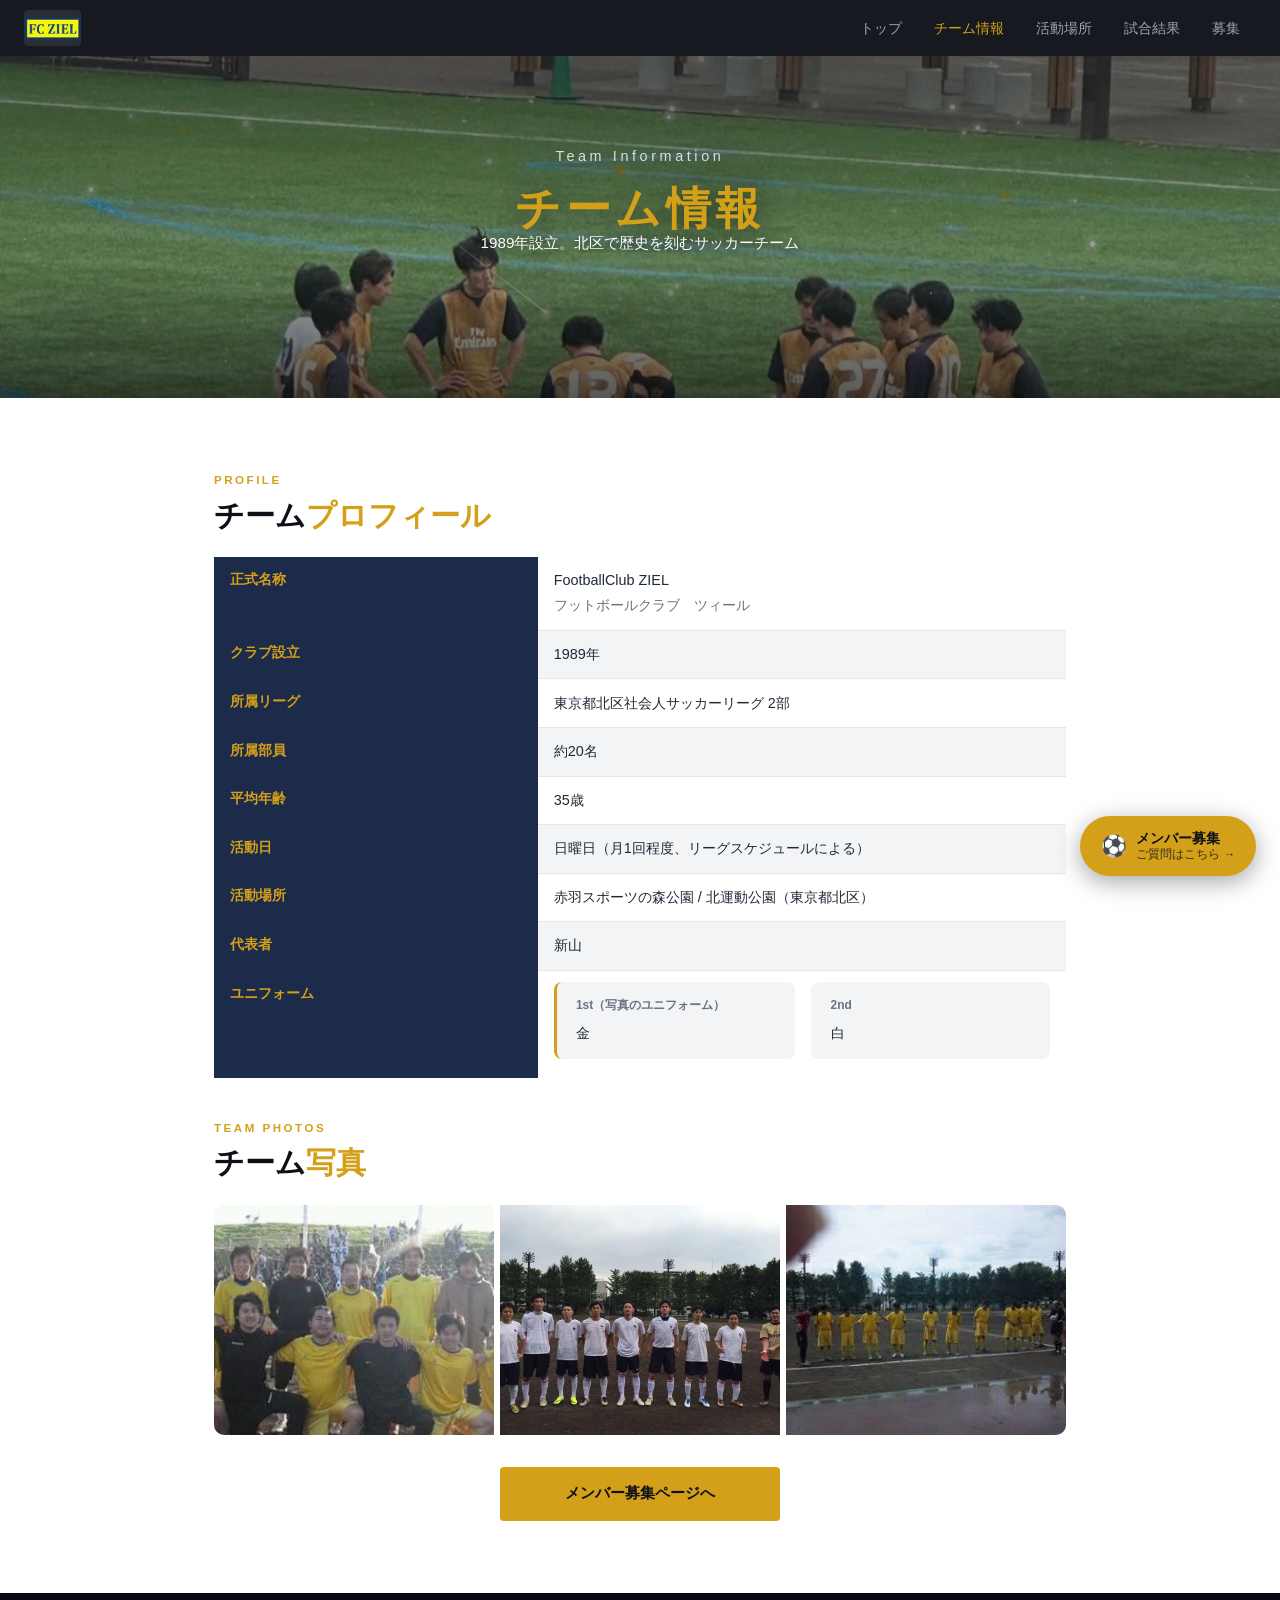
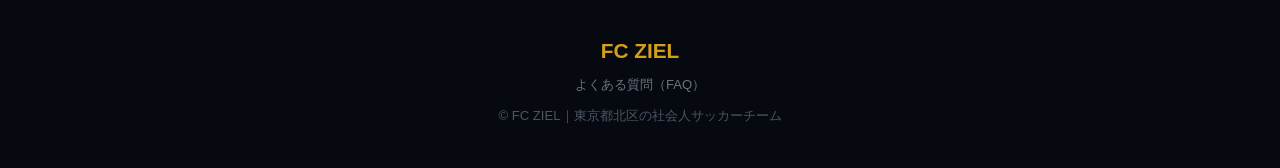
==== commit 754a9804: "a" ====
--- a/about.html
+++ b/about.html
@@ -3,6 +3,7 @@
 <head>
   <meta charset="UTF-8">
   <meta name="viewport" content="width=device-width, initial-scale=1.0">
+  <link rel="canonical" href="https://fcziel.github.io/about.html">
   <title>チーム情報｜FC ZIEL（ツィール）東京都北区の社会人サッカーチーム</title>
   <meta name="description" content="FC ZIEL（ツィール）のチーム情報。1989年設立、東京都北区社会人リーグ参加。正式名称・ユニフォーム・チームルール・役割分担など詳細を掲載。">
   <link rel="icon" type="image/svg+xml" href="favicon.svg">
